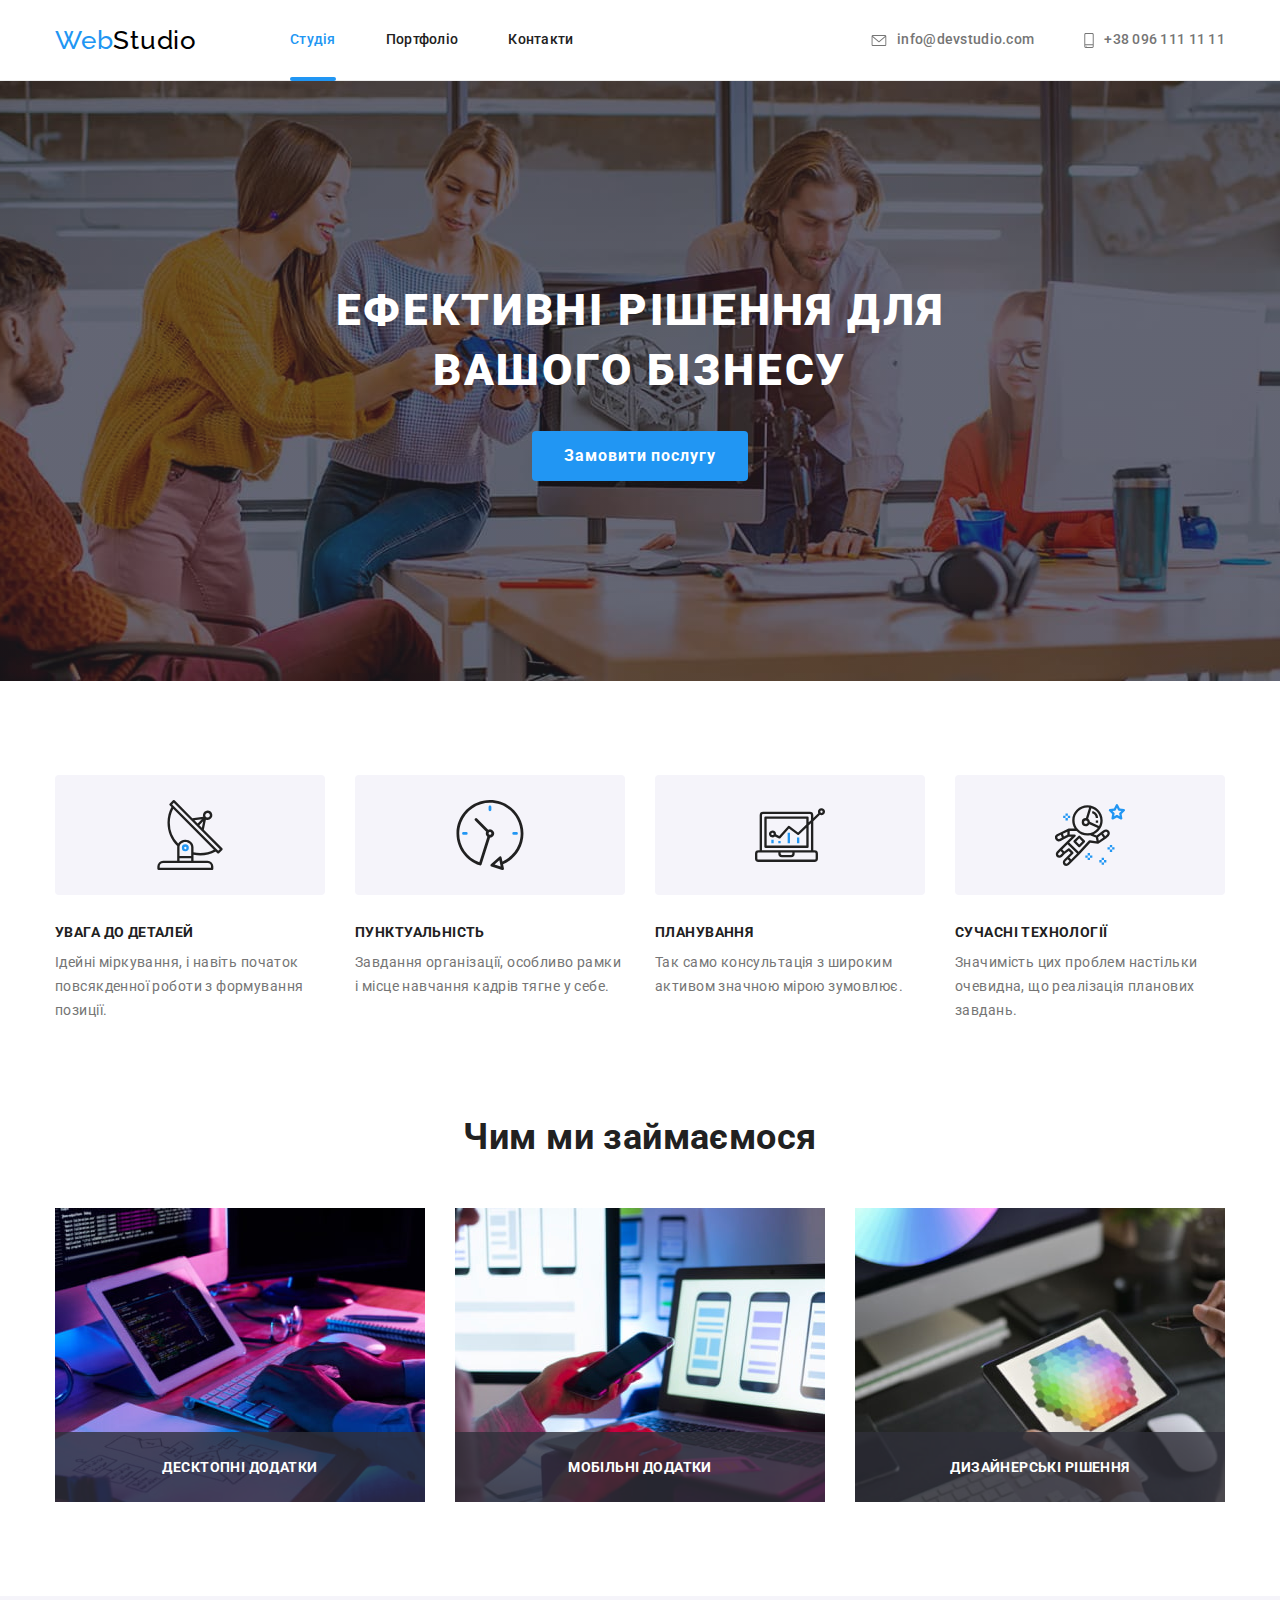
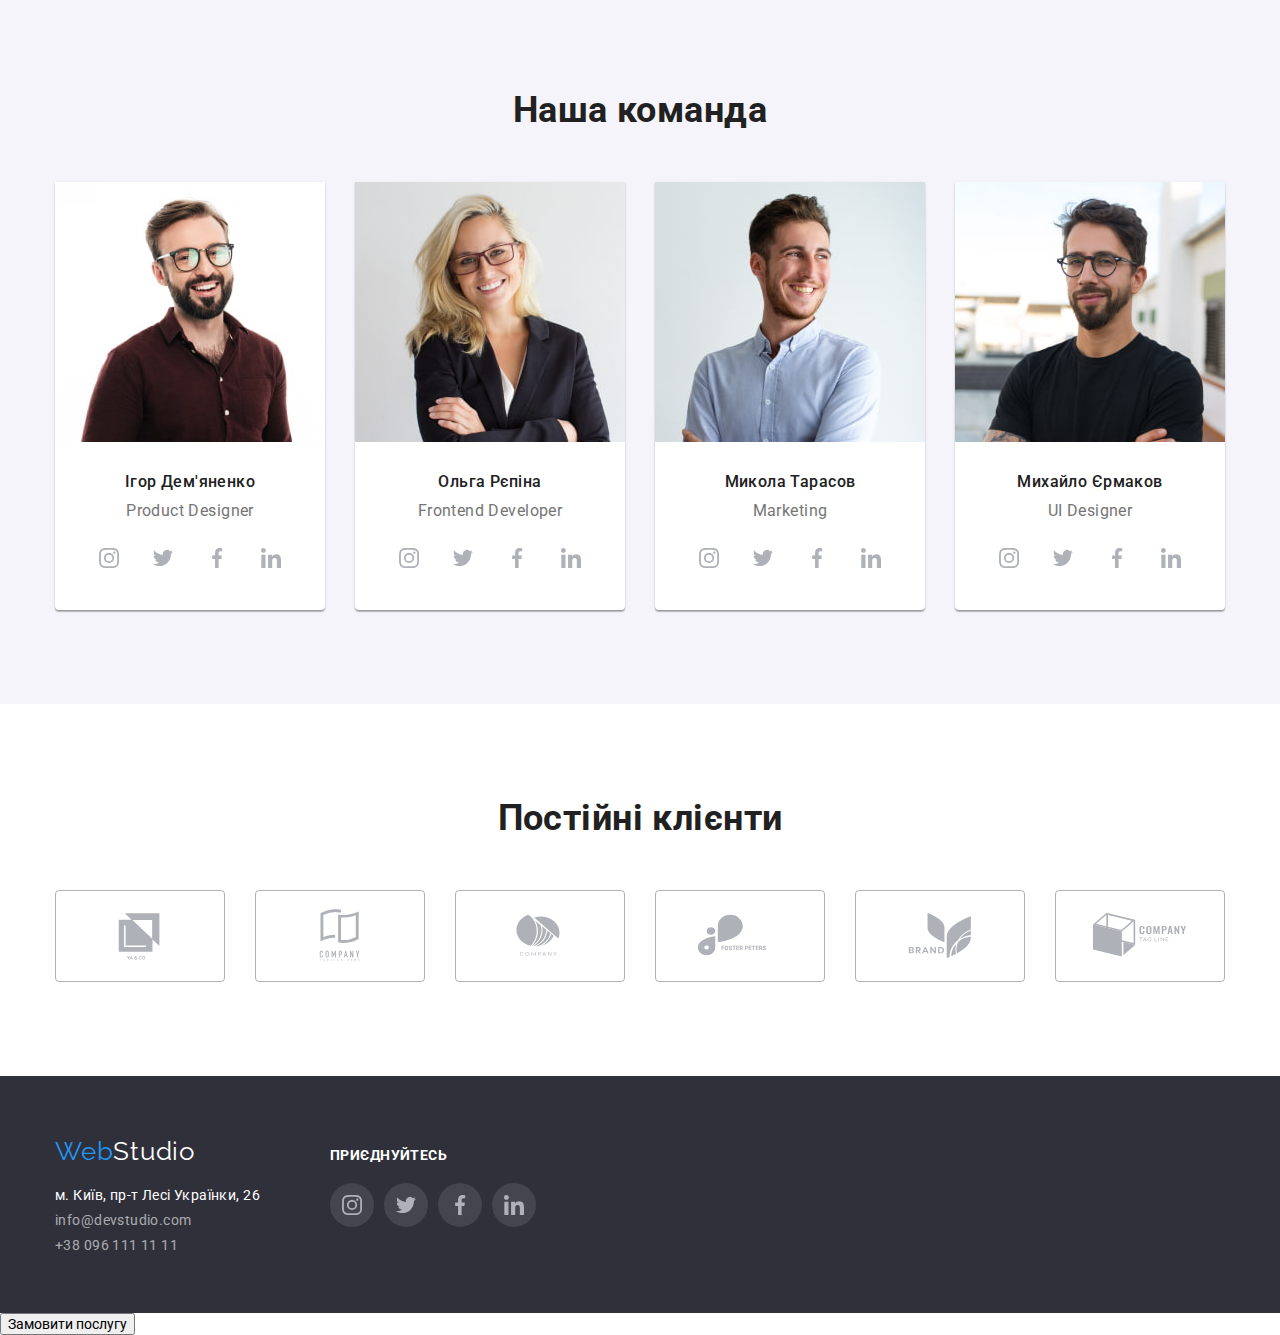
==== index.html @ b23ffc05 "added_HW_5" ====
<!DOCTYPE html>
<html lang="uk">
  <head>
    <meta charset="UTF-8" />
    <meta http-equiv="X-UA-Compatible" content="IE=edge" />
    <meta name="viewport" content="width=device-width, initial-scale=1.0" />
    <title>WebStudio</title>
    <link
      href="https://fonts.googleapis.com/css2?family=Raleway:wght@700&family=Roboto:wght@400;500;700;900&display=swap"
      rel="stylesheet"
    />
    <link
      rel="stylesheet"
      href="https://cdnjs.cloudflare.com/ajax/libs/modern-normalize/1.1.0/modern-normalize.min.css"
    />
    <link rel="stylesheet" href="./css/styles.css" />
  </head>

  <body class="page">
    <header>
      <div class="container divheader">
        <nav class="navfooter">
          <a lang="en" href="./index.html" class="logo header">
            <span class="halflogo">Web</span>Studio</a
          >
          <ul class="ulnavigationone">
            <li class="linavigationone">
              <a href="./index.html" class="link current">Студія</a>
            </li>
            <li class="linavigationone"><a href="./portfolio.html" class="link">Портфоліо</a></li>
            <li class="linavigationone"><a href="" class="link">Контакти</a></li>
          </ul>
        </nav>
        <ul class="ulnavigationtwo">
          <li class="linavigationtwo">
            <a lang="en" href="mailto:info@devstudio.com" class="contacts-header">
              <svg class="icon-contacts" width="16" height="12">
                <use href="./images/icons.svg#icon-envelope"></use>
              </svg>
              info@devstudio.com
            </a>
          </li>
          <li class="linavigationtwo">
            <a href="tel:+380961111111" class="contacts-header">
              <svg class="icon-contacts" width="10" height="16">
                <use href="./images/icons.svg#icon-smartphone"></use>
              </svg>
              +38 096 111 11 11
            </a>
          </li>
        </ul>
      </div>
    </header>
    <main>
      <div class="overlay">
        <section class="main">
          <div class="container divmainsection">
            <h1 class="main-title">ЕФЕКТИВНІ РІШЕННЯ ДЛЯ ВАШОГО БІЗНЕСУ</h1>
            <button type="button" class="button-primary">Замовити послугу</button>
          </div>
        </section>
      </div>

      <section class="section two">
        <div class="container divsectiontwo">
          <h2 class="hidden">Наші переваги</h2>
          <ul class="ulsectiontwo">
            <li class="lisectiontwo">
              <div class="plusesicons">
                <svg class="pluses-icons" width="70" height="70">
                  <use href="./images/icons.svg#icon-antenna-1"></use>
                </svg>
              </div>
              <h3 class="titletwosection">УВАГА ДО ДЕТАЛЕЙ</h3>
              <p class="pluses">
                Ідейні міркування, і навіть початок повсякденної роботи з формування позиції.
              </p>
            </li>
            <li class="lisectiontwo">
              <div class="plusesicons">
                <svg class="pluses-icons" width="70" height="70">
                  <use href="./images/icons.svg#icon-clock-1"></use>
                </svg>
              </div>
              <h3 class="titletwosection">ПУНКТУАЛЬНІСТЬ</h3>
              <p class="pluses">
                Завдання організації, особливо рамки і місце навчання кадрів тягне у себе.
              </p>
            </li>
            <li class="lisectiontwo">
              <div class="plusesicons">
                <svg class="pluses-icons" width="70" height="70">
                  <use href="./images/icons.svg#icon-diagram"></use>
                </svg>
              </div>
              <h3 class="titletwosection">ПЛАНУВАННЯ</h3>
              <p class="pluses">Так само консультація з широким активом значною мірою зумовлює.</p>
            </li>
            <li class="lisectiontwo">
              <div class="plusesicons">
                <svg class="pluses-icons" width="70" height="70">
                  <use href="./images/icons.svg#icon-astronaut-1"></use>
                </svg>
              </div>
              <h3 class="titletwosection">СУЧАСНІ ТЕХНОЛОГІЇ</h3>
              <p class="pluses">
                Значимість цих проблем настільки очевидна, що реалізація планових завдань.
              </p>
            </li>
          </ul>
        </div>
      </section>

      <section class="section">
        <div class="container">
          <h2 class="title-section">Чим ми займаємося</h2>
          <ul class="ulsectionthree">
            <li class="lisectionthree">
              <div class="pluses-overlay">
                <img src="./images/1.jpg" alt="Створення вашого сайту" width="370" height="294" />
                <p class="plusestext-overlay">ДЕСКТОПНІ ДОДАТКИ</p>
              </div>
            </li>
            <li class="lisectionthree">
              <div class="pluses-overlay">
                <img src="./images/2.jpg" alt="Розробка макету" width="370" height="294" />
                <p class="plusestext-overlay">МОБІЛЬНІ ДОДАТКИ</p>
              </div>
            </li>
            <li class="lisectionthree">
              <div class="pluses-overlay">
                <img src="./images/3.jpg" alt="Робота над дизайном" width="370" height="294" />
                <p class="plusestext-overlay">ДИЗАЙНЕРСЬКІ РІШЕННЯ</p>
              </div>
            </li>
          </ul>
        </div>
      </section>

      <section class="section team">
        <div class="container">
          <h2 class="title-section">Наша команда</h2>
          <ul class="team list">
            <li class="team item">
              <img src="./images/4.jpg" alt="Наш продуктовий дизайнер" width="270" height="260" />
              <div class="team-contacts">
                <h3 class="name">Ігор Дем'яненко</h3>
                <p lang="en" class="profession">Product Designer</p>
                <ul class="social">
                  <li class="list-contacts">
                    <a href="" class="social-link">
                      <svg class="social-icon" width="20" height="20">
                        <use href="./images/icons.svg#icon-instagram"></use>
                      </svg>
                    </a>
                  </li>
                  <li class="list-contacts">
                    <a href="" class="social-link">
                      <svg class="social-icon" width="20" height="20">
                        <use href="./images/icons.svg#icon-twitter"></use>
                      </svg>
                    </a>
                  </li>
                  <li class="list-contacts">
                    <a href="" class="social-link">
                      <svg class="social-icon" width="20" height="20">
                        <use href="./images/icons.svg#icon-facebook"></use>
                      </svg>
                    </a>
                  </li>
                  <li class="list-contacts">
                    <a href="" class="social-link">
                      <svg class="social-icon" width="20" height="20">
                        <use href="./images/icons.svg#icon-linkedin"></use>
                      </svg>
                    </a>
                  </li>
                </ul>
              </div>
            </li>
            <li class="team item">
              <img src="./images/5.jpg" alt="Наш фронтенд розробник" width="270" height="260" />
              <div class="team-contacts">
                <h3 class="name">Ольга Рєпіна</h3>
                <p lang="en" class="profession">Frontend Developer</p>
                <ul class="social">
                  <li class="list-contacts">
                    <a href="" class="social-link">
                      <svg class="social-icon" width="20" height="20">
                        <use href="./images/icons.svg#icon-instagram"></use>
                      </svg>
                    </a>
                  </li>
                  <li class="list-contacts">
                    <a href="" class="social-link">
                      <svg class="social-icon" width="20" height="20">
                        <use href="./images/icons.svg#icon-twitter"></use>
                      </svg>
                    </a>
                  </li>
                  <li class="list-contacts">
                    <a href="" class="social-link">
                      <svg class="social-icon" width="20" height="20">
                        <use href="./images/icons.svg#icon-facebook"></use>
                      </svg>
                    </a>
                  </li>
                  <li class="list-contacts">
                    <a href="" class="social-link">
                      <svg class="social-icon" width="20" height="20">
                        <use href="./images/icons.svg#icon-linkedin"></use>
                      </svg>
                    </a>
                  </li>
                </ul>
              </div>
            </li>
            <li class="team item">
              <img src="./images/6.jpg" alt="Наш маркетолог" width="270" height="260" />
              <div class="team-contacts">
                <h3 class="name">Микола Тарасов</h3>
                <p lang="en" class="profession">Marketing</p>
                <ul class="social">
                  <li class="list-contacts">
                    <a href="" class="social-link">
                      <svg class="social-icon" width="20" height="20">
                        <use href="./images/icons.svg#icon-instagram"></use>
                      </svg>
                    </a>
                  </li>
                  <li class="list-contacts">
                    <a href="" class="social-link">
                      <svg class="social-icon" width="20" height="20">
                        <use href="./images/icons.svg#icon-twitter"></use>
                      </svg>
                    </a>
                  </li>
                  <li class="list-contacts">
                    <a href="" class="social-link">
                      <svg class="social-icon" width="20" height="20">
                        <use href="./images/icons.svg#icon-facebook"></use>
                      </svg>
                    </a>
                  </li>
                  <li class="list-contacts">
                    <a href="" class="social-link">
                      <svg class="social-icon" width="20" height="20">
                        <use href="./images/icons.svg#icon-linkedin"></use>
                      </svg>
                    </a>
                  </li>
                </ul>
              </div>
            </li>
            <li class="team item">
              <img src="./images/7.jpg" alt="Наш ЮІ дизайнер" width="270" height="260" />
              <div class="team-contacts">
                <h3 class="name">Михайло Єрмаков</h3>
                <p lang="en" class="profession">UI Designer</p>
                <ul class="social">
                  <li class="list-contacts">
                    <a href="" class="social-link">
                      <svg class="social-icon" width="20" height="20">
                        <use href="./images/icons.svg#icon-instagram"></use>
                      </svg>
                    </a>
                  </li>
                  <li class="list-contacts">
                    <a href="" class="social-link">
                      <svg class="social-icon" width="20" height="20">
                        <use href="./images/icons.svg#icon-twitter"></use>
                      </svg>
                    </a>
                  </li>
                  <li class="list-contacts">
                    <a href="" class="social-link">
                      <svg class="social-icon" width="20" height="20">
                        <use href="./images/icons.svg#icon-facebook"></use>
                      </svg>
                    </a>
                  </li>
                  <li class="list-contacts">
                    <a href="" class="social-link">
                      <svg class="social-icon" width="20" height="20">
                        <use href="./images/icons.svg#icon-linkedin"></use>
                      </svg>
                    </a>
                  </li>
                </ul>
              </div>
            </li>
          </ul>
        </div>
      </section>

      <section class="section clients">
        <div class="container">
          <h2 class="title-section">Постійні клієнти</h2>
          <ul class="page-clients">
            <li class="container-icon">
              <a href="" class="link-clients"
                ><svg width="106" height="60">
                  <use href="./images/icons.svg#icon-company1"></use>
                </svg>
              </a>
            </li>
            <li class="container-icon">
              <a href="" class="link-clients"
                ><svg width="106" height="60">
                  <use href="./images/icons.svg#icon-company2"></use>
                </svg>
              </a>
            </li>
            <li class="container-icon">
              <a href="" class="link-clients"
                ><svg width="106" height="60">
                  <use href="./images/icons.svg#icon-company3"></use>
                </svg>
              </a>
            </li>
            <li class="container-icon">
              <a href="" class="link-clients"
                ><svg width="106" height="60">
                  <use href="./images/icons.svg#icon-company4"></use>
                </svg>
              </a>
            </li>
            <li class="container-icon">
              <a href="" class="link-clients"
                ><svg width="106" height="60">
                  <use href="./images/icons.svg#icon-company5"></use>
                </svg>
              </a>
            </li>
            <li class="container-icon">
              <a href="" class="link-clients"
                ><svg width="106" height="60">
                  <use href="./images/icons.svg#icon-company6"></use>
                </svg>
              </a>
            </li>
          </ul>
        </div>
      </section>
    </main>

    <footer class="page-footer">
      <div class="container divfooter">
        <div>
          <a lang="en" href="./index.html" class="logo footer">
            <span class="halflogo">Web</span>Studio</a
          >
          <address class="address">
            <ul class="ulfooter">
              <li class="lifooter">
                <a
                  class="link addresslink"
                  href="https://www.google.com/maps/place/%D0%B1%D1%83%D0%BB.+%D0%9B%D0%B5%D1%81%D0%B8+%D0%A3%D0%BA%D1%80%D0%B0%D0%B8%D0%BD%D0%BA%D0%B8,+26,+%D0%9A%D0%B8%D0%B5%D0%B2,+02000/@50.4265807,30.5383858,17z/data=!3m1!4b1!4m5!3m4!1s0x40d4cf0e033ecbe9:0x57a4dffefec77da0!8m2!3d50.4265807!4d30.5383858"
                  target="_blank"
                  rel="noopener noreferrer"
                  >м. Київ, пр-т Лесі Українки, 26</a
                >
              </li>
              <li class="lifooter">
                <a lang="en" href="mailto:info@devstudio.com" class="contacts-footer">
                  info@devstudio.com</a
                >
              </li>
              <li class="lifooter">
                <a href="tel:+380961111111" class="contacts-footer">+38 096 111 11 11</a>
              </li>
            </ul>
          </address>
        </div>
        <div class="social-footer">
          <b class="makeit">ПРИЄДНУЙТЕСЬ</b>
          <ul class="footer-links">
            <li class="social-list">
              <a href="" class="social-link">
                <svg width="20" height="20">
                  <use href="./images/icons.svg#icon-instagram"></use>
                </svg>
              </a>
            </li>
            <li class="social-list">
              <a href="" class="social-link">
                <svg width="20" height="20">
                  <use href="./images/icons.svg#icon-twitter"></use>
                </svg>
              </a>
            </li>
            <li class="social-list">
              <a href="" class="social-link">
                <svg width="20" height="20">
                  <use href="./images/icons.svg#icon-facebook"></use>
                </svg>
              </a>
            </li>
            <li class="social-list">
              <a href="" class="social-link">
                <svg width="20" height="20">
                  <use href="./images/icons.svg#icon-linkedin"></use>
                </svg>
              </a>
            </li>
          </ul>
        </div>
      </div>
    </footer>
    <button data-modal-open>Замовити послугу</button>
    <div class="backdrop is-hidden" data-modal>
      <div class="modal">
        <p></p>
        <button type="button" class="close-modal" data-modal-close>
          <svg class="close-button" width="20" height="20">
            <use href="./images/icons.svg#icon-close-black-18dp-2-1"></use>
          </svg>
        </button>
      </div>
    </div>
    <script src="./js/modal.js"></script>
  </body>
</html>
---- css/styles.css ----
/*  ГЛАВНОЕ */

:root {
    --primary-text-color: #212121;
    --interactive-color: #2196F3;
    --secondary-text-color: #757575;
    --background-text-color: #FFFFFF;
    --logo-color-header: #000000;
    --footer-backgroud-color: #2F303A;
    --background-section-color: #F5F4FA;
    --border-color: #EEEEEE;
    --color-icons: #AFB1B8;
}

body {
    background-color: #FFFFFF;
    color: var(--primary-text-color);
    font-family: Roboto, sans-serif;
    font-size: 14px;
    letter-spacing: 0.03em;
}

.container {
    margin-right: auto;
    margin-left: auto;
    width: 1200px;
    padding-left: 15px;
    padding-right: 15px;
    }

.section {
    padding-top: 94px;
    padding-bottom: 94px;
}

h1, h2, h3, h4, h5, h6 {
    margin-top: 0;
    margin-bottom: 0;
    }

p {
    margin-top: 0;
    margin-bottom: 0;
    }

ul {
    margin: 0;
    padding: 0;
    list-style: none;
}

/* ЛОГОТИП */

.halflogo {
    color: var(--interactive-color);
}

.logo {
    color: var(--logo-color-header);
    font-family: Raleway, sans-serif;
    font-size: 26px;
    line-height: 1.19;
    text-decoration: none;
    letter-spacing: 0.03em;
}

.footer {
    color: var(--background-text-color);
}

.link {
    text-decoration: none;
}

/* ХЕДЕР */

header {
    border-bottom: 1px solid #ECECEC;
   /* position: fixed;
    height: 79.93px;
    opacity: 1;
    z-index: 9;
    background-color: #FFFFFF;*/
}

.divheader {
    display: flex;
    color: var(--secondary-text-color);
    letter-spacing: 0.02em;
    font-weight: 500;
    line-height: 1.14;
    align-items: center;
}

.navfooter {
    display: flex;
    align-items: center;
}

.ulnavigationone {
    display: flex;
    margin-left: 93px;
    gap: 50px;

    transition-property: color;
    transition-duration: 250ms;
    transition-timing-function: cubic-bezier(0.4, 0, 0.2, 1);
}

.ulnavigationone a {
    padding-top: 32px;
    padding-bottom: 32px;
    display: block;
    color: var(--primary-text-color);
}

.ulnavigationtwo {
    display: flex;
    list-style: none;
    margin-left: auto;
}

.linavigationtwo:last-child {
    margin-left: 50px;
}

.ulnavigationone .link:hover,
.ulnavigationone .link:focus {
    color: var(--interactive-color);
}

/* ГЛАВНАЯ СЕКЦИЯ */

.main {
    padding-top: 200px;
    padding-bottom: 200px;
    text-align: center;
}

.overlay {
    height: 600px;
    max-width: 1600px;
    margin-left: auto;
    margin-right: auto;
    background-image: linear-gradient(to right, rgba(47, 48, 58, 0.4), rgba(47, 48, 58, 0.4)),
    url(../images/main-background.jpg);
    background-size: cover;
    background-position: center;
    background-color: #c4c4c4;
}

.main-title {
    color: var(--background-text-color);
    letter-spacing: 0.06em;
    font-size: 44px;
    line-height: 1.36;
    font-weight: 900;
    width: 696px;
    margin-left: auto;
    margin-right: auto;
}

/* Секция 2 */

.ulsectiontwo {
    display: flex;
    padding: initial;
}

.lisectiontwo {
    width: 270px;
    margin-right: 30px;
    list-style: none;
    background-color: var(--background-text-color);
    text-align: left;
}

.lisectiontwo:last-child {
    margin-right: 0;
}

.lisectiontwo:first-child {
    margin-left: 0;
}

.two {
    padding-bottom: 0;
}

.titletwosection {
    color: var(--primary-text-color);
    font-weight: 700;
    line-height: 1.14;
    margin-bottom: 10px;
    font-size: 14px;
}

.section .pluses {
    color: var(--secondary-text-color);
    line-height: 1.71;
}

/* Секция 3 */

.ulsectionthree {
    display: flex;
    padding: initial;
    list-style: none;
}

.lisectionthree {
    margin-right: 30px;
    background-color: var(--border-color)
}

.lisectionthree:last-child {
    margin-right: 0;
}

.three {
    padding-bottom: 0;
}

.title-section {
    text-align: center;
    font-size: 36px;
    line-height: 1.16;
    font-weight: 700;
    margin-bottom: 50px;
    color: var(--primary-text-color);
}

/* Секция 4 */

.team {
    background-color: #F5F4FA;
}

.list {
    display: flex;
}

.item {
    margin-right: 30px;
    background-color: var(--background-text-color);
    box-shadow: 0px 1px 3px rgba(0, 0, 0, 0.12), 0px 1px 1px rgba(0, 0, 0, 0.14), 0px 2px 1px rgba(0, 0, 0, 0.2);
    border-radius: 0px 0px 4px 4px;
    text-align: center;
}

.item:last-child {
    margin-right: 0;
}

.name {
    color: var(--primary-text-color);
    font-weight: 500;
    font-size: 16px;
    line-height: 1.19;
}

.profession {
    color: var(--secondary-text-color);
    font-size: 16px;
    line-height: 1.19;
    margin-top: 10px;
}

.team-contacts {
    padding-top: 30px;
    padding-bottom: 30px;
}

.list-contacts {
    width: 44px;
}

/* СЕКЦИЯ 5 (Кнопки) */

.ulbuttonfive {
    display: flex;
    list-style: none;
    padding-left: 0;
    margin-bottom: 50px;
    gap: 8px;
}


.libuttonfive:last-child {
    margin-right: 298px;
}

.libuttonfive:first-child {
    margin-left: 297px;
}

/* Секция 5 (Портфолио) */

.portfolio {
    background-color: var(--background-text-color)
}

.ulfive {                    /* !!! ИДЕАЛ НАЧАЛО !!! */
    display: flex;          /* В случае изменения ширины макета меняем ширину в divfive и container, узнаем кол-во и размер отступов (формула) + плюс кол-во елементов в строке */
    flex-wrap: wrap;
    list-style: none;
    padding-left: 0;
}

.lifive {
    width: calc((100% - 2 * 30px) / 3);
    background-color: var(--background-text-color);
    margin-right: 30px;
    margin-bottom: 30px;
}

.lifive:nth-child(3n) {
    margin-right: 0;
}

.lifive:nth-last-child(-n + 3) {                    /* !!! ИДЕАЛ КОНЕЦ !!! */                                    
    margin-bottom: 0;
}

.section .project {
    color: var(--primary-text-color);
    font-size: 18px;
    line-height: 2.0;
    letter-spacing: 0.06em;
    
}

.section .kind {
    color: var(--secondary-text-color);
    font-size: 16px;
    line-height: 1.88;
    margin-top: 4px;
}

.border {
    padding-top: 20px;
    padding-bottom: 20px;
    padding-left: 24px;
    padding-right: 24px;
    border-left: 1px solid var(--border-color);
    border-right: 1px solid var(--border-color);
    border-bottom: 1px solid var(--border-color);
}

.link-portfolio {
    display: block;
    text-decoration: none;

    transition-property: box-shadow;
    transition-duration: 250ms;
    transition-timing-function: cubic-bezier(0.4, 0, 0.2, 1);
}

.link-portfolio:hover {
    box-shadow: 0px 1px 1px rgba(0, 0, 0, 0.12), 0px 4px 4px rgba(0, 0, 0, 0.06), 1px 4px 6px rgba(0, 0, 0, 0.16);
}

/* ФУТЕР */

.page-footer {
    padding-top: 60px;
    padding-bottom: 60px;
    background-color: var(--footer-backgroud-color);
}

.ulfooter {
    display: block;
    flex-wrap: wrap;
    padding: initial;
}

.lifooter {
    margin-bottom: 9px;
    list-style: none;
}

.lifooter:last-child{
    margin-bottom: 0;
}

.addresslink {
    color:#FFFFFF;
}

.address {
    font-style: normal;
    margin-top: 20px;
}

.link.addresslink {
transition-property: color;
transition-duration: 250ms;
transition-timing-function: cubic-bezier(0.4, 0, 0.2, 1);
}

.link.addresslink:hover,
.link.addresslink:focus {
    color: var(--interactive-color);
}

/* КОНТАКТЫ */

.contacts-header {
    display: flex;
    color: var(--secondary-text-color);
    letter-spacing: 0.02em;
    text-decoration: none;
    fill: currentColor;
    align-items: center;  

    transition-property: color, fill;
    transition-duration: 250ms;
    transition-timing-function: cubic-bezier(0.4, 0, 0.2, 1);
}

.contacts-header:hover,
.contacts-header:focus {  
    fill: var(--interactive-color);
    color: var(--interactive-color);
}

.contacts-footer {
    color: rgba(255, 255, 255, 0.6);
    text-decoration: none;
    font-weight: normal;
    display: block;

    transition-property: color;
    transition-duration: 250ms;
    transition-timing-function: cubic-bezier(0.4, 0, 0.2, 1);
}

.contacts-footer:hover,
.contacts-footer:focus {
    color: var(--interactive-color);
}

/* КНОПКИ */

.button-primary {
    color: var(--background-text-color);
    background-color: var(--interactive-color);
    letter-spacing: 0.06em;
    font-weight: 700;
    font-size: 16px;
    line-height: 1.88;
    cursor: pointer;
    border-radius: 4px;
    padding: 10px 32px;
    min-width: 130px;
    border: 0 solid transparent;
    margin-top: 30px;

    transition-property: box-shadow, background-color;
    transition-duration: 250ms;
    transition-timing-function: cubic-bezier(0.4, 0, 0.2, 1);
    
}

.button-primary:hover,
.button-secondary:focus {
    box-shadow: 0px 4px 4px rgba(0, 0, 0, 0.15);
    background-color: var(--interactive-color);
}

.button-secondary {
    font-family: inherit;
    color: var(--primary-text-color);
    background-color: var(--background-section-color);
    font-weight: 500;
    font-size: 16px;
    line-height: 1.63;
    cursor: pointer;
    border-radius: 4px;
    padding: 6px 22px;
    border: 0 solid transparent;

    transition-property: box-shadow, color, background-color;
    transition-duration: 250ms;
    transition-timing-function: cubic-bezier(0.4, 0, 0.2, 1);
}

.button-secondary:hover,
.button-secondary:focus {
    background-color: var(--interactive-color);
    color: var(--background-text-color);
    box-shadow: 0px 3px 1px rgba(0, 0, 0, 0.1), 0px 1px 2px rgba(0, 0, 0, 0.08), 0px 2px 2px rgba(0, 0, 0, 0.12);
}

/* СПРЯТАННЫЙ ЕЛЕМЕНТ */ 

.hidden {
    position: absolute;
    white-space: nowrap;
    width: 0;
    height: 0;
    overflow: hidden;
}

img {
    display: block;
    max-width: 100%;
    height: auto;
}

/* ИКОНКИ НАШИ ПЛЮСЫ */

.plusesicons {
    background-color: var(--background-section-color);
    border-radius: 4px;
    margin-bottom: 30px;
    height: 120px;
    display: flex;
    align-items: center;
    justify-content: center;
}

/* СЕКЦИЯ ПОСТОЯННЫХ КЛИЕНТОВ */

.page-clients {
    display: flex;
    gap: 30px; 
}

.link-clients {
    display: block;
    border: 1px solid var(--color-icons);
    border-radius: 4px;
    cursor: pointer;
    width: 170px;
    height: 92px;
    fill: var(--color-icons);
    display: flex;
    align-items: center;
    justify-content: center;

    transition-property: fill, border-color;
    transition-duration: 250ms;
    transition-timing-function: cubic-bezier(0.4, 0, 0.2, 1);
}

.link-clients:hover,
.link-clients:focus {
    fill: var(--interactive-color);
    border-color: var(--interactive-color);
}

/* ИКОНКИ СОЦ СЕТЕЙ */

.social {
    display: flex;
    justify-content:center;
    gap: 10px;
    padding-top: 16px;
}

.social-link {
    fill: var(--color-icons);
    height: 44px;
    width: 100%;
    display: flex;
    justify-content: center;
    align-items: center;
    background-color: #2196F3;
    background: rgba(255, 255, 255, 0.1);
    border-radius: 50%;

    transition-property: fill, border-radius, background-color;
    transition-duration: 250ms;
    transition-timing-function: cubic-bezier(0.4, 0, 0.2, 1);
}

.social-link:hover,
.social-link:focus {
    fill: var(--background-text-color);
    background-color: var(--interactive-color);
    border-radius: 50%;
}

/* Иконки контактов */ 


.icon-contacts {
    margin-right: 10px;
    padding-top: 1px;    
}


/* Иконки футер */

.makeit {
    font-weight: 700;
    font-size: 14px;
    line-height: 1.14px;
    letter-spacing: 0.03em;
    color: var(--background-text-color); 
}

.divfooter {
    display: flex;
    align-items: baseline;
}

.social-list {
    width: 44px;
}

.footer-links {
    display: flex;
    gap: 10px;
    margin-top: 20px;
}

.social-footer {
    margin-left: 70px;
}


/* УРОК ПОЗИЦИОНИРОВАНИЕ */

/* ОВЕРЛЕЙ ПОРТФОЛИО */

.portfolio-overlay {
    position: relative;
    overflow: hidden;
}

.overlay-hide {
    position: absolute;
    display: flex;
    width: 100%;
    height: 100%;
    opacity: 1;
    transition: opacity 250ms cubic-bezier(0.4, 0, 0.2, 1);
    background: rgba(33, 150, 243, 0.9);
}


.portfolio-overlay:hover .overlay-hide,
.portfolio-overlay:focus .overlay-hide {
    top: 100%;
    transform: translate(0%, -100%);
    transition: transform 250ms cubic-bezier(0.4, 0, 0.2, 1);
}

.text-overlay {
    color: #FFFFFF;
    font-size: 18px;
    line-height: 1.56;
    letter-spacing: 0.03em;
    display: flex;
    align-items: center;
    padding-left: 24px;
    padding-right: 24px;
}

/* МОДАЛЬНОЕ ОКНО */

.backdrop {
    position: fixed;
    top: 0;
    bottom: 0;
    width: 100%;
    height: 100%;
    background-color: rgba(0, 0, 0, 0.2);

    opacity: 1;
    transition: opacity 250ms cubic-bezier(0.4, 0, 0.2, 1);
    transition: background-color 250ms cubic-bezier(0.4, 0, 0.2, 1);
}

.backdrop.is-hidden {
    opacity: 0;
    pointer-events: none;
    visibility: hidden;

}

.modal {
    position: absolute;
    top: 45%;
    left: 50%;
    transform: translate(-50%, -50%) scale(1);    /*!!!!!*/

    background: var(--background-text-color);
    box-shadow: 0px 1px 3px rgba(0, 0, 0, 0.12), 0px 1px 1px rgba(0, 0, 0, 0.14), 0px 2px 1px rgba(0, 0, 0, 0.2);
    border-radius: 4px;

    width: 528px;
    height: 581px;
    
    background-color: var(--background-text-color);

    transition: transform 250ms cubic-bezier(0.4, 0, 0.2, 1);
}

.close-modal {
    background-color: #FFFFFF;
    border: none; 
}

.close-button {
    background: #FFFFFF;
    border: 1px solid rgba(0, 0, 0, 0.1);
    border-radius: 50%;
    margin-left: 490px;
    margin-top: 8px; 
}

.backdrop.is-hidden .modal {
    transform: translate(-50%, -50%) scale(0.9);  /*!!!!!!*/
}

/* ЧИМ МИ ЗАЙМАЄМОСЯ ОВЕРЛЕЙ */


.pluses-overlay {
    position: relative;
}

.plusestext-overlay {
    position: absolute;
    
    font-style: normal;
    font-weight: 700;
    line-height: 1.14;
    letter-spacing: 0.03em;
    color: var(--background-text-color);

    padding-bottom: 27px;
    bottom: 0px;
    transition: 250ms opacity cubic-bezier(0.4, 0, 0.2, 1);
    opacity: 1;
    width: 100%;
    height: 100%;
    display: flex;
    align-items:flex-end;
    justify-content: center;
}

.pluses-overlay::before {
    content: '';
    position: absolute;
    
    width: 370px;
    height: 70px;
    background: rgba(47, 48, 58, 0.8);
    opacity: 1;
    bottom: 0;
    transition: 250ms opacity cubic-bezier(0.4, 0, 0.2, 1);
}


/* НИЖНЕЕ ПОДЧЕРКИВАНИЕ */

.link.current {
    position: relative;
    color: var(--interactive-color);
}
.link.current::after {
    content: '';
    position: absolute;
    background-color: var(--interactive-color);
    border-radius: 2px;
    width: 100%;
    height: 4px;
    bottom: -1px;
    left: 0;
}
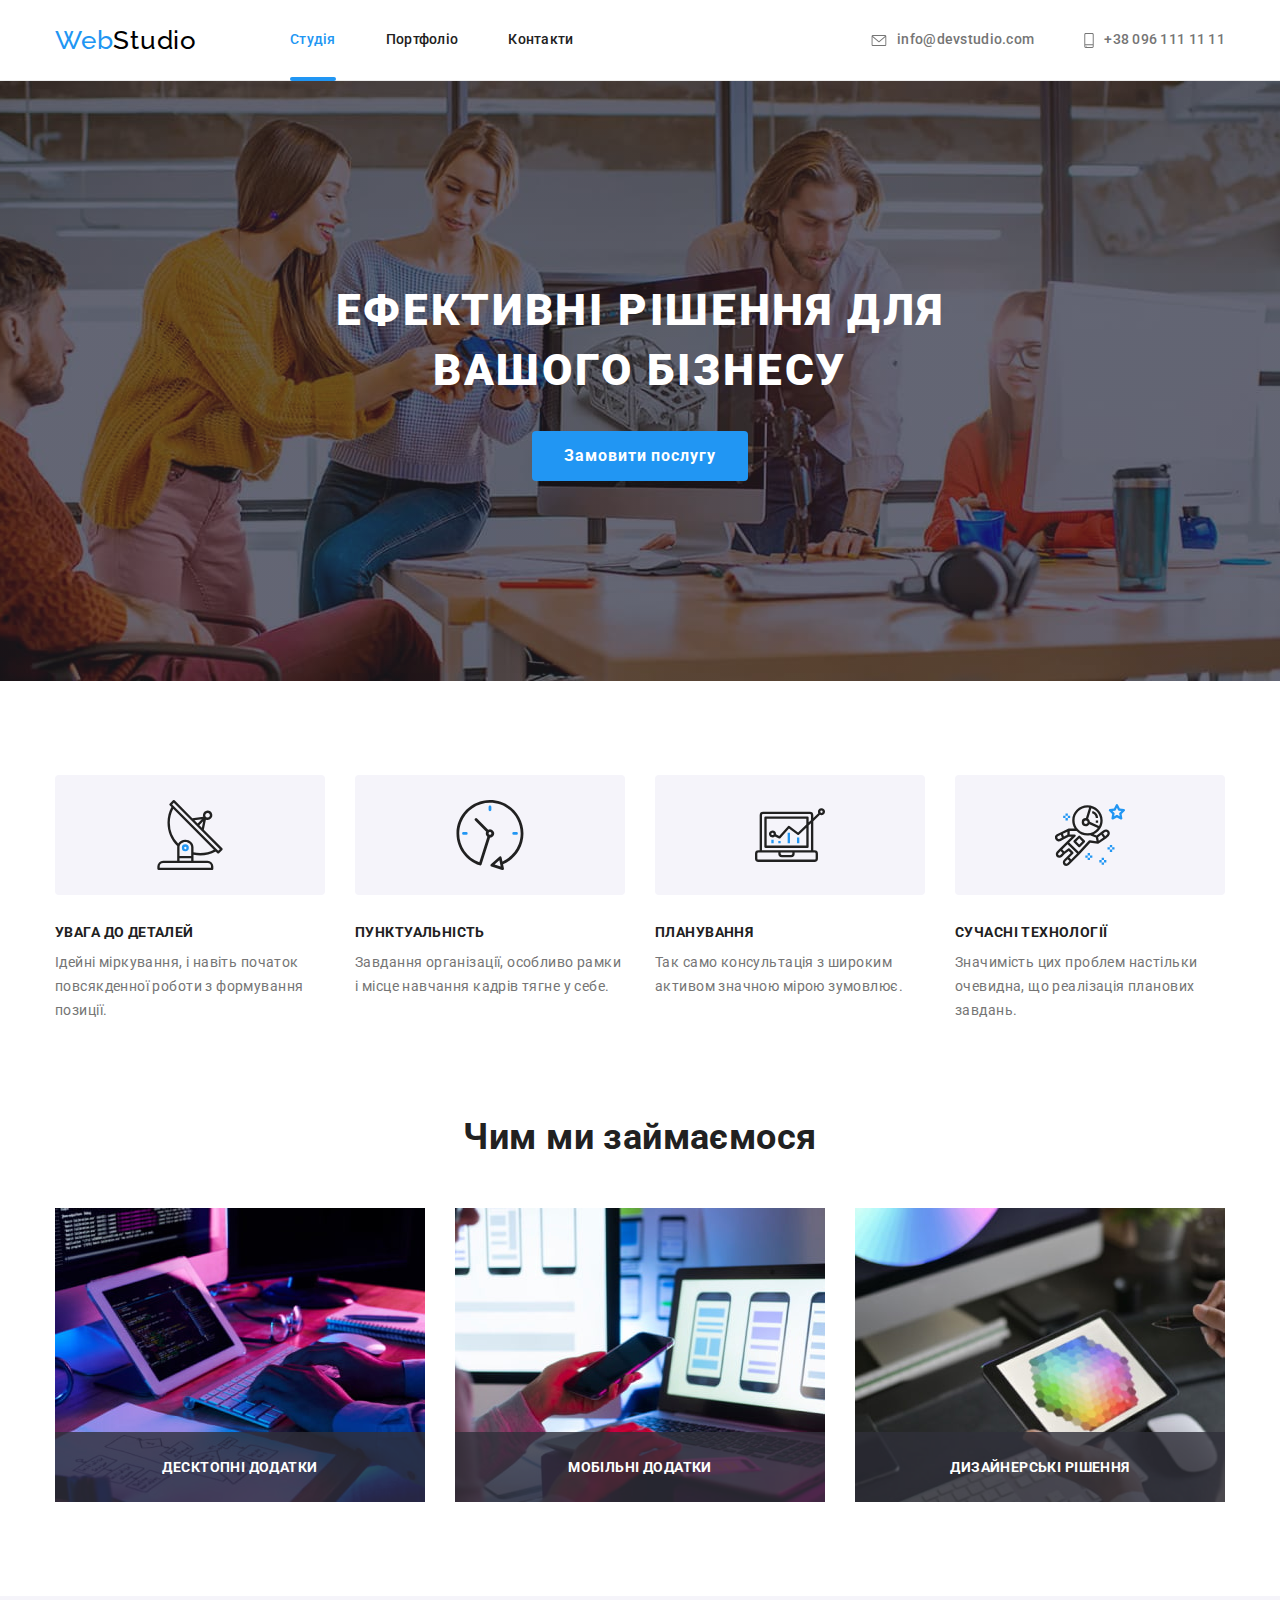
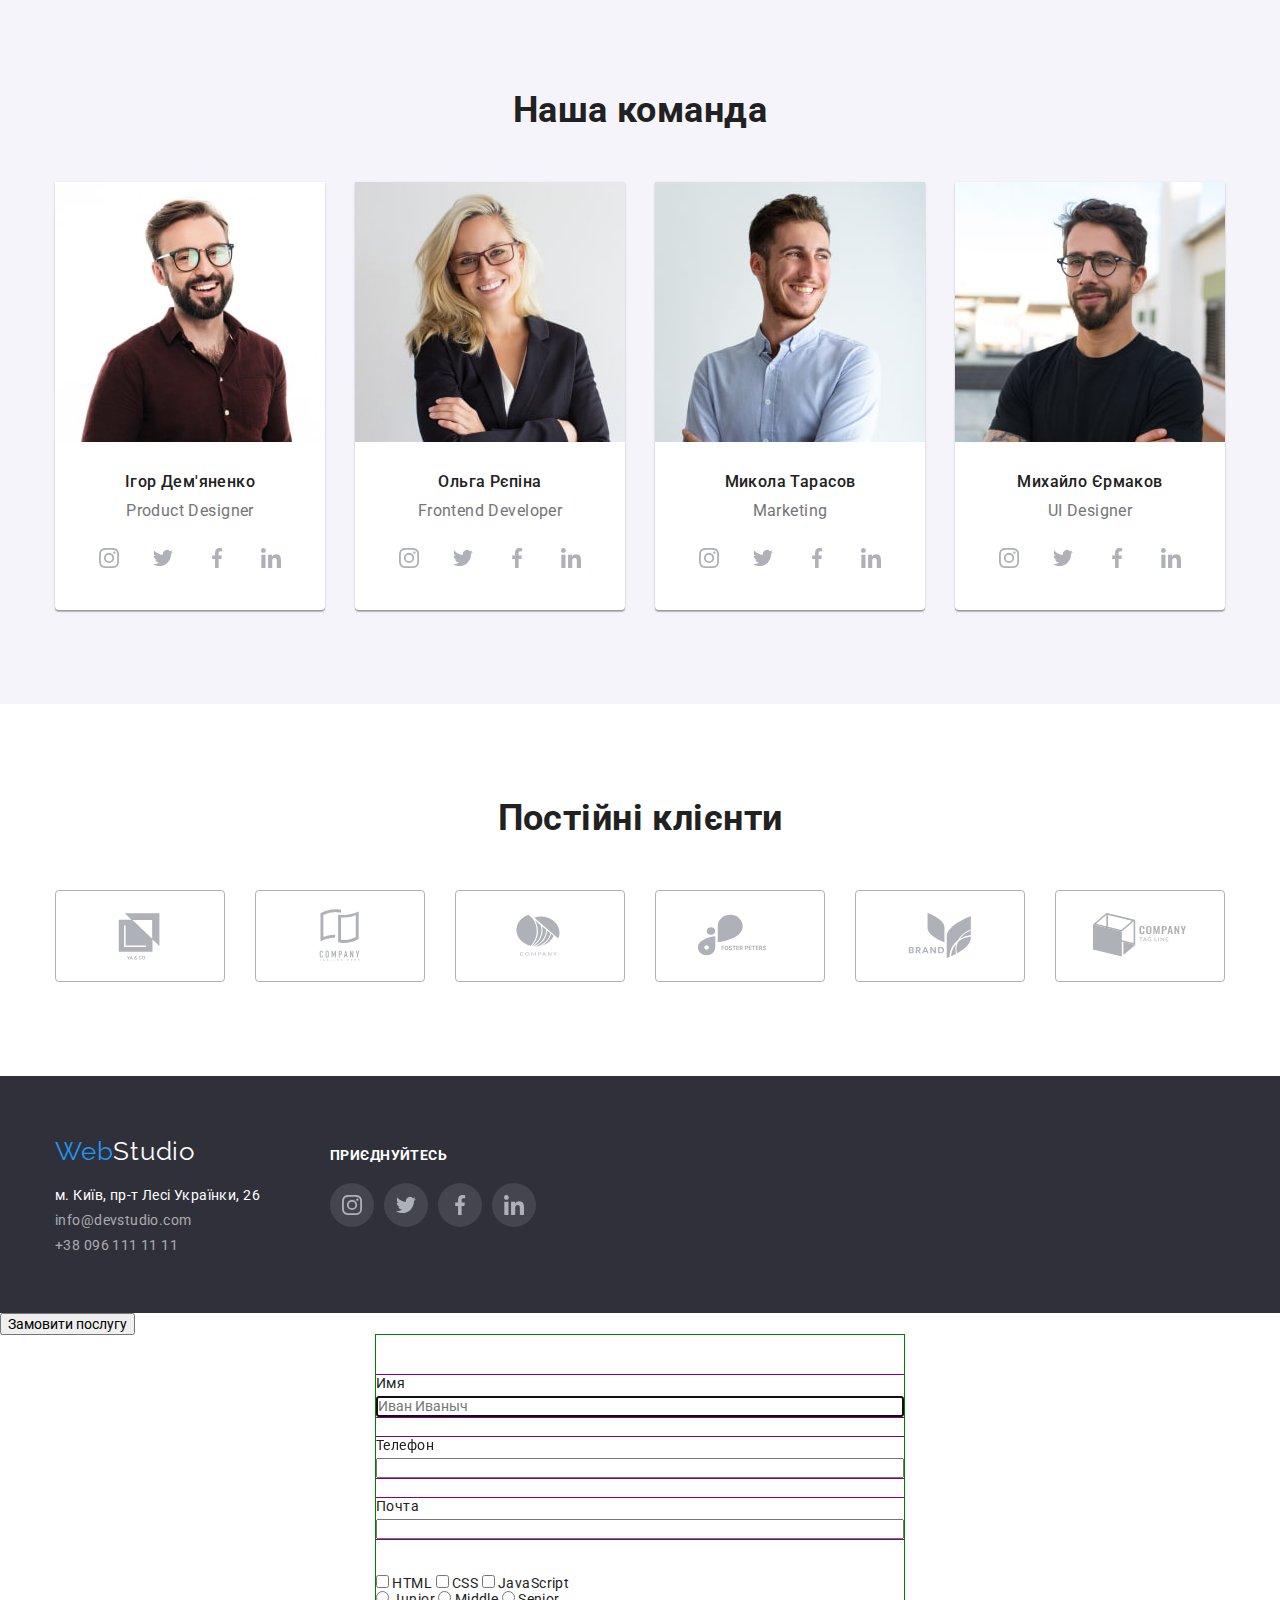
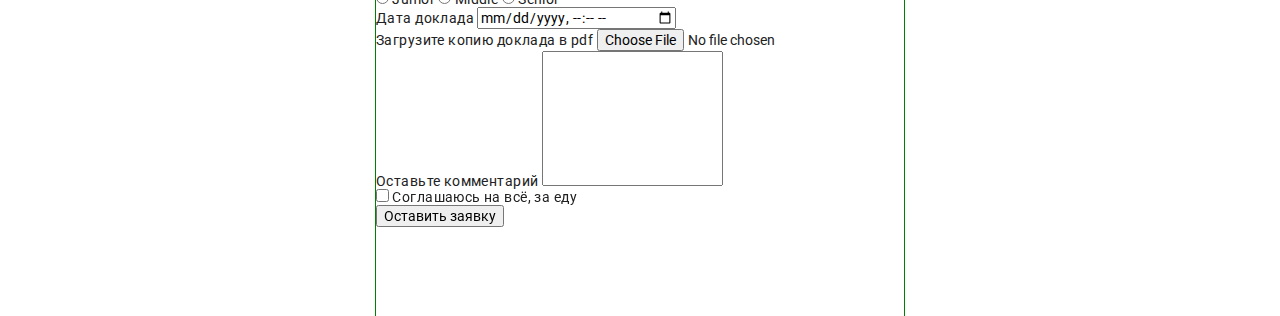
==== commit 4ffa55d3: "1" ====
--- a/index.html
+++ b/index.html
@@ -419,5 +419,61 @@
       </div>
     </div>
     <script src="./js/modal.js"></script>
+
+    <form class="form js-speaker-form">
+      <div class="form-field">
+        <label for="name">Имя</label>
+        <input type="text" name="name" id="name" placeholder="Иван Иваныч" autofocus />
+      </div>
+      <div class="form-field">
+        <label for="tel">Телефон</label>
+        <input type="tel" name="tel" id="tel" />
+      </div>
+      <div class="form-field">
+        <label for="mail">Почта</label>
+        <input type="email" name="mail" id="mail" />
+      </div>
+
+      <br />
+      <div role="group">
+        <input type="checkbox" name="topic" value="html" id="html" />
+        <label for="html">HTML</label>
+        <input type="checkbox" name="topic" value="css" id="css" />
+        <label for="css">CSS</label>
+        <input type="checkbox" name="topic" value="js" id="js" />
+        <label for="js">JavaScript</label>
+      </div>
+
+      <div role="group">
+        <input type="radio" name="experience" value="junior" id="junior" />
+        <label for="junior">Junior</label>
+        <input type="radio" name="experience" value="middle" id="middle" />
+        <label for="middle">Middle</label>
+        <input type="radio" name="experience" value="senior" id="senior" />
+        <label for="senior">Senior</label>
+      </div>
+
+      <label for="date">Дата доклада</label>
+      <input type="datetime-local" name="date" id="date" />
+
+      <br />
+
+      <label for="pdf">Загрузите копию доклада в pdf</label>
+      <input type="file" name="pdf" id="pdf" />
+
+      <br />
+
+      <label for="comment">Оставьте комментарий</label>
+      <textarea name="comment" id="comment" rows="8"></textarea>
+
+      <br />
+
+      <input type="checkbox" name="policy" id="policy" />
+      <label for="policy">Соглашаюсь на всё, за еду</label>
+
+      <br />
+
+      <button type="submit">Оставить заявку</button>
+    </form>
   </body>
 </html>
--- a/css/styles.css
+++ b/css/styles.css
@@ -773,20 +773,48 @@
     left: 0;
 }
 
-
-
-
-
-
-
-
-
-
-
-
-
-
-
-
-
-
+/* ФОРМЫ */
+
+textarea {
+    resize: none;
+}
+
+.form {
+    width: 528px;
+    height: 581px;
+    outline: 1px solid green;
+    margin-left: auto;
+    margin-right: auto;
+    padding-top: 40px;
+}
+
+.form-field {
+    outline: 1px solid purple;
+    margin-bottom: 20px;
+    display: flex;
+    flex-direction: column;
+}
+
+.form-field label {
+    margin-bottom: 5px;
+}
+
+.form-field input {
+    margin: 0;
+    padding: 0;
+}
+
+
+
+
+
+
+
+
+
+
+
+
+
+
+
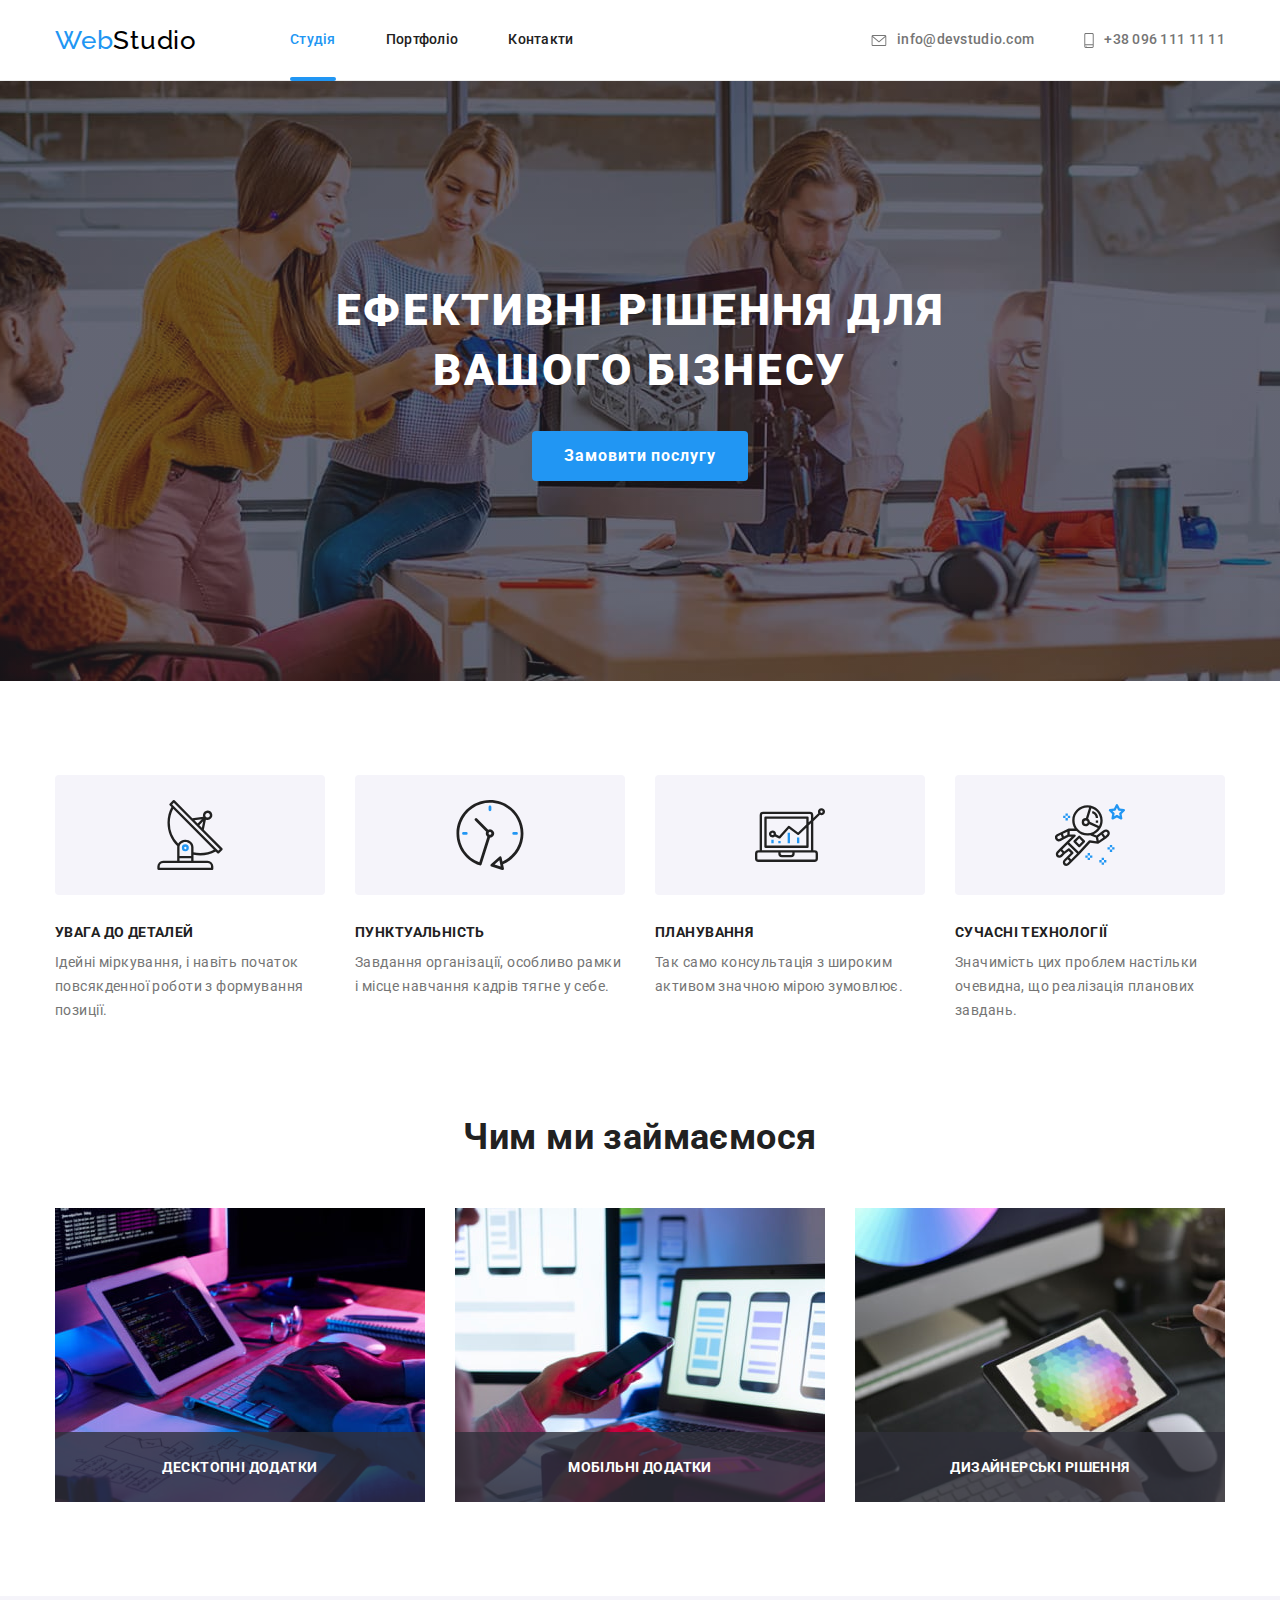
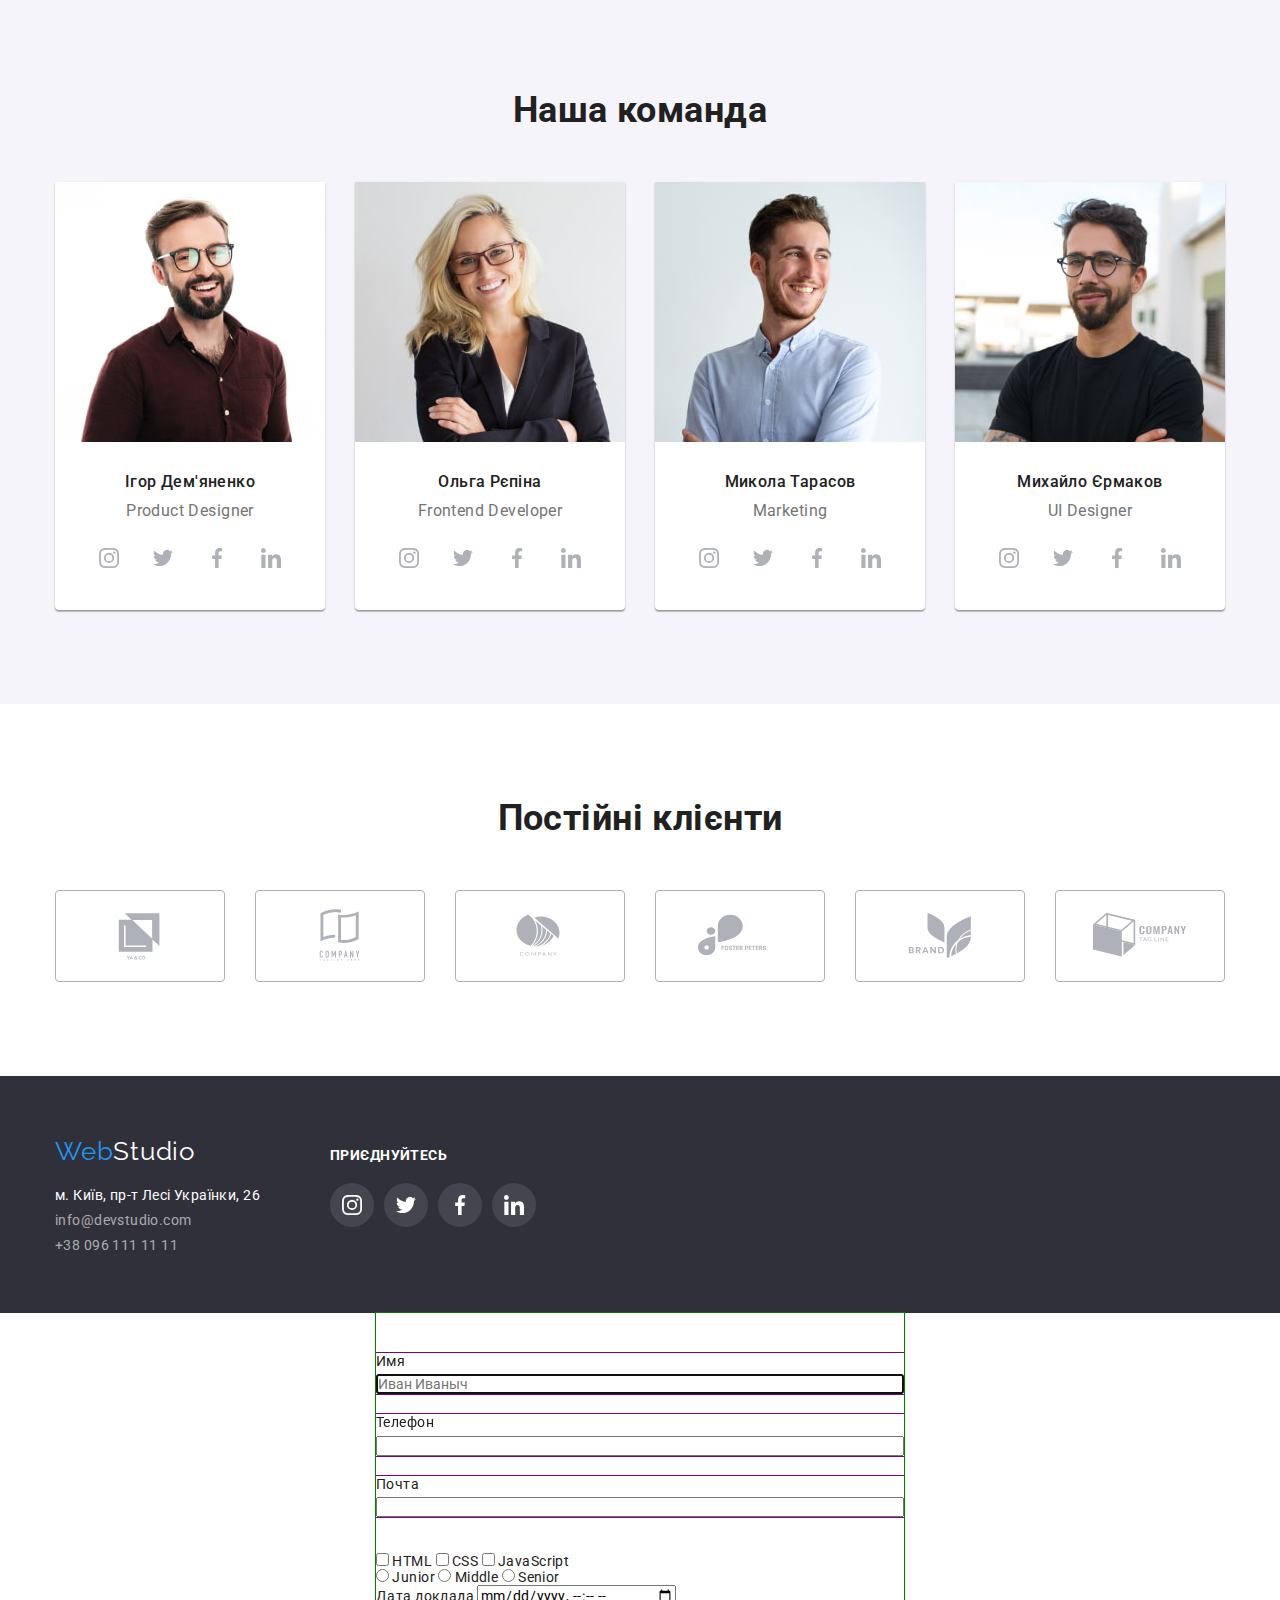
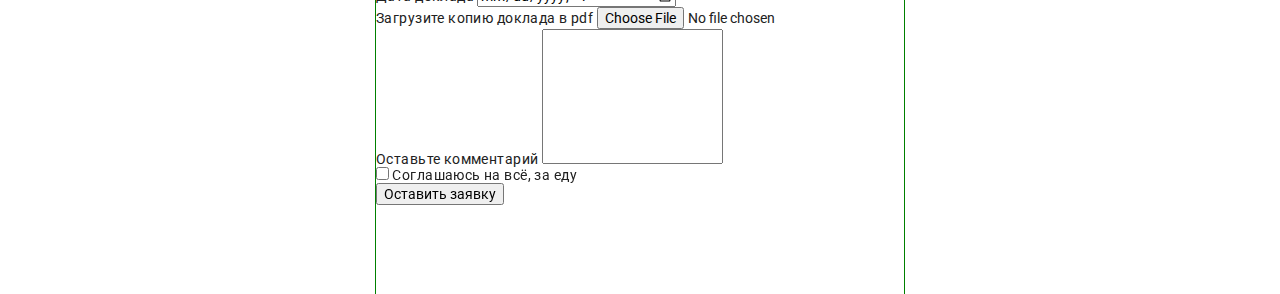
==== commit 9e5007a5: "ready" ====
--- a/index.html
+++ b/index.html
@@ -56,7 +56,7 @@
         <section class="main">
           <div class="container divmainsection">
             <h1 class="main-title">ЕФЕКТИВНІ РІШЕННЯ ДЛЯ ВАШОГО БІЗНЕСУ</h1>
-            <button type="button" class="button-primary">Замовити послугу</button>
+            <button data-modal-open type="button" class="button-primary">Замовити послугу</button>
           </div>
         </section>
       </div>
@@ -407,7 +407,6 @@
         </div>
       </div>
     </footer>
-    <button data-modal-open>Замовити послугу</button>
     <div class="backdrop is-hidden" data-modal>
       <div class="modal">
         <p></p>
--- a/css/styles.css
+++ b/css/styles.css
@@ -620,6 +620,9 @@
     margin-left: 70px;
 }
 
+.social-list a {
+    fill: var(--background-text-color);
+}
 
 /* УРОК ПОЗИЦИОНИРОВАНИЕ */
 
@@ -641,8 +644,8 @@
 }
 
 
-.portfolio-overlay:hover .overlay-hide,
-.portfolio-overlay:focus .overlay-hide {
+.lifive:hover .overlay-hide,
+.lifive:focus .overlay-hide {
     top: 100%;
     transform: translate(0%, -100%);
     transition: transform 250ms cubic-bezier(0.4, 0, 0.2, 1);
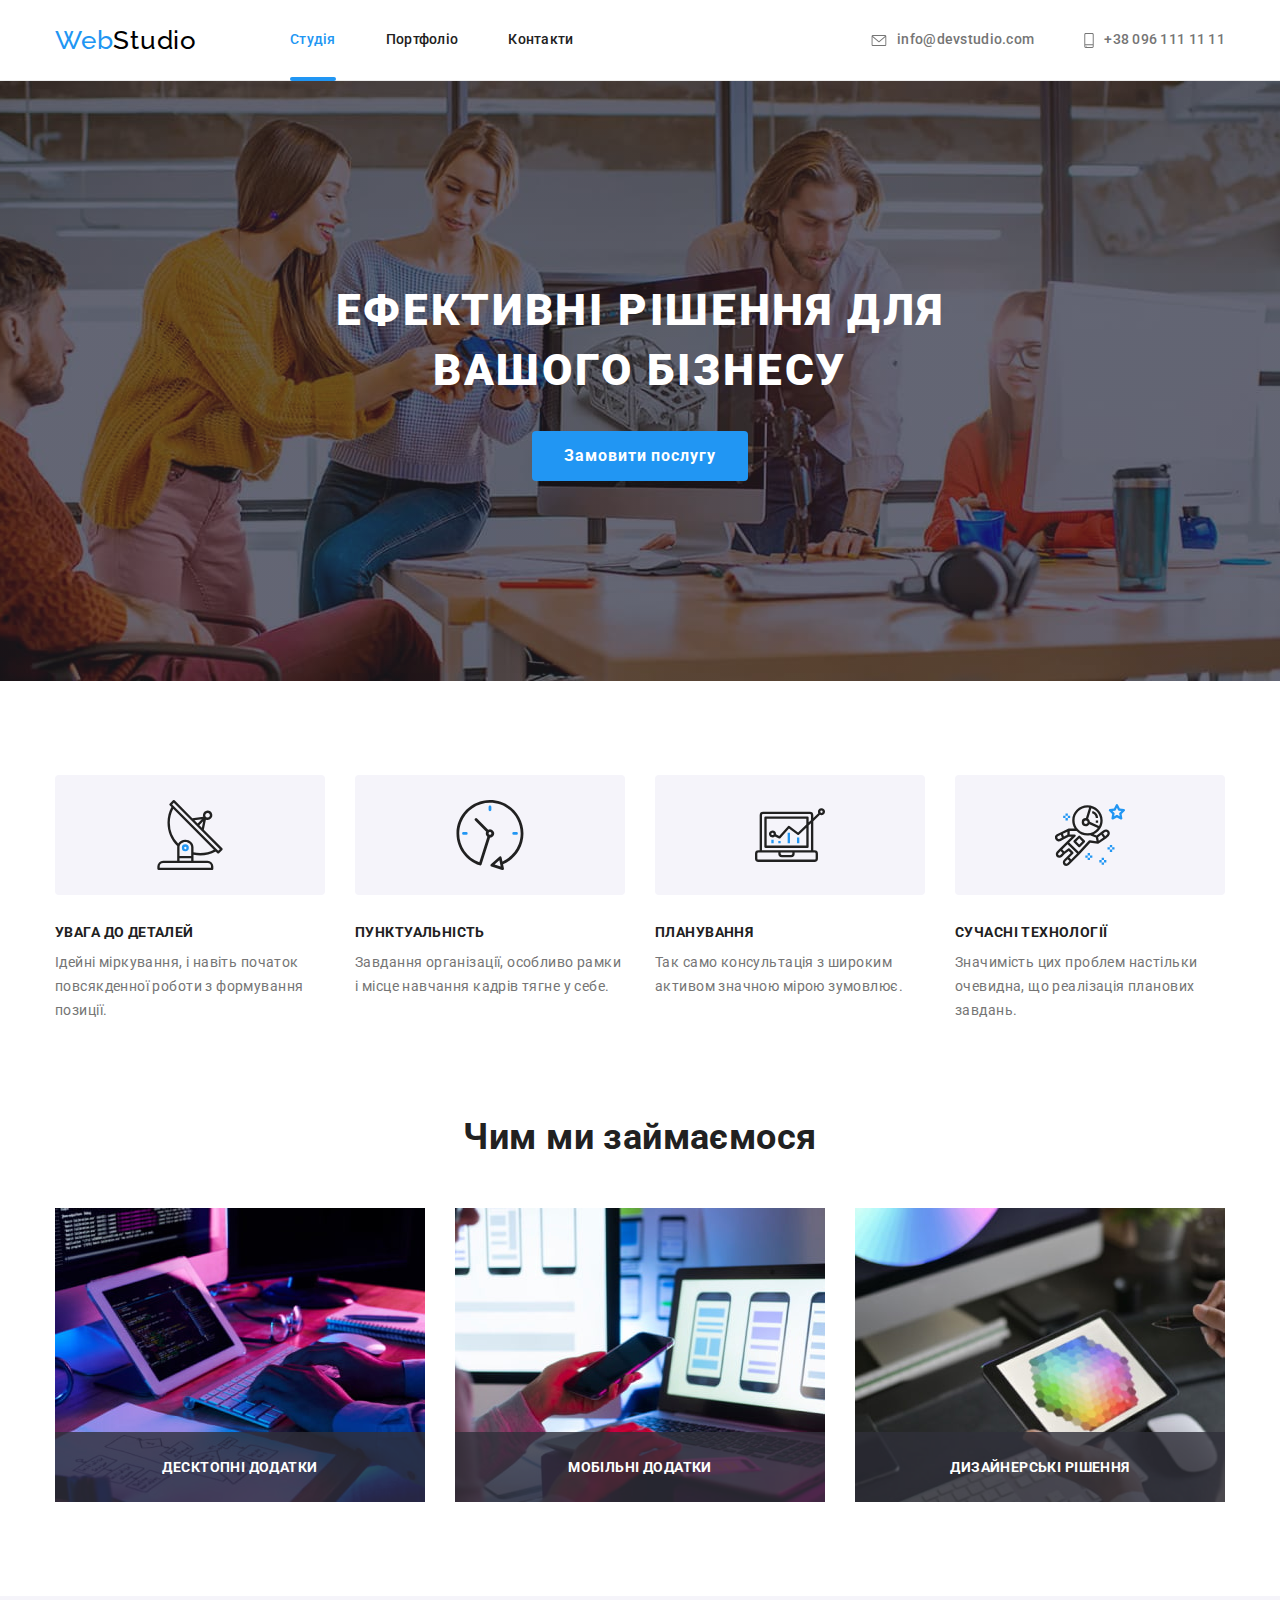
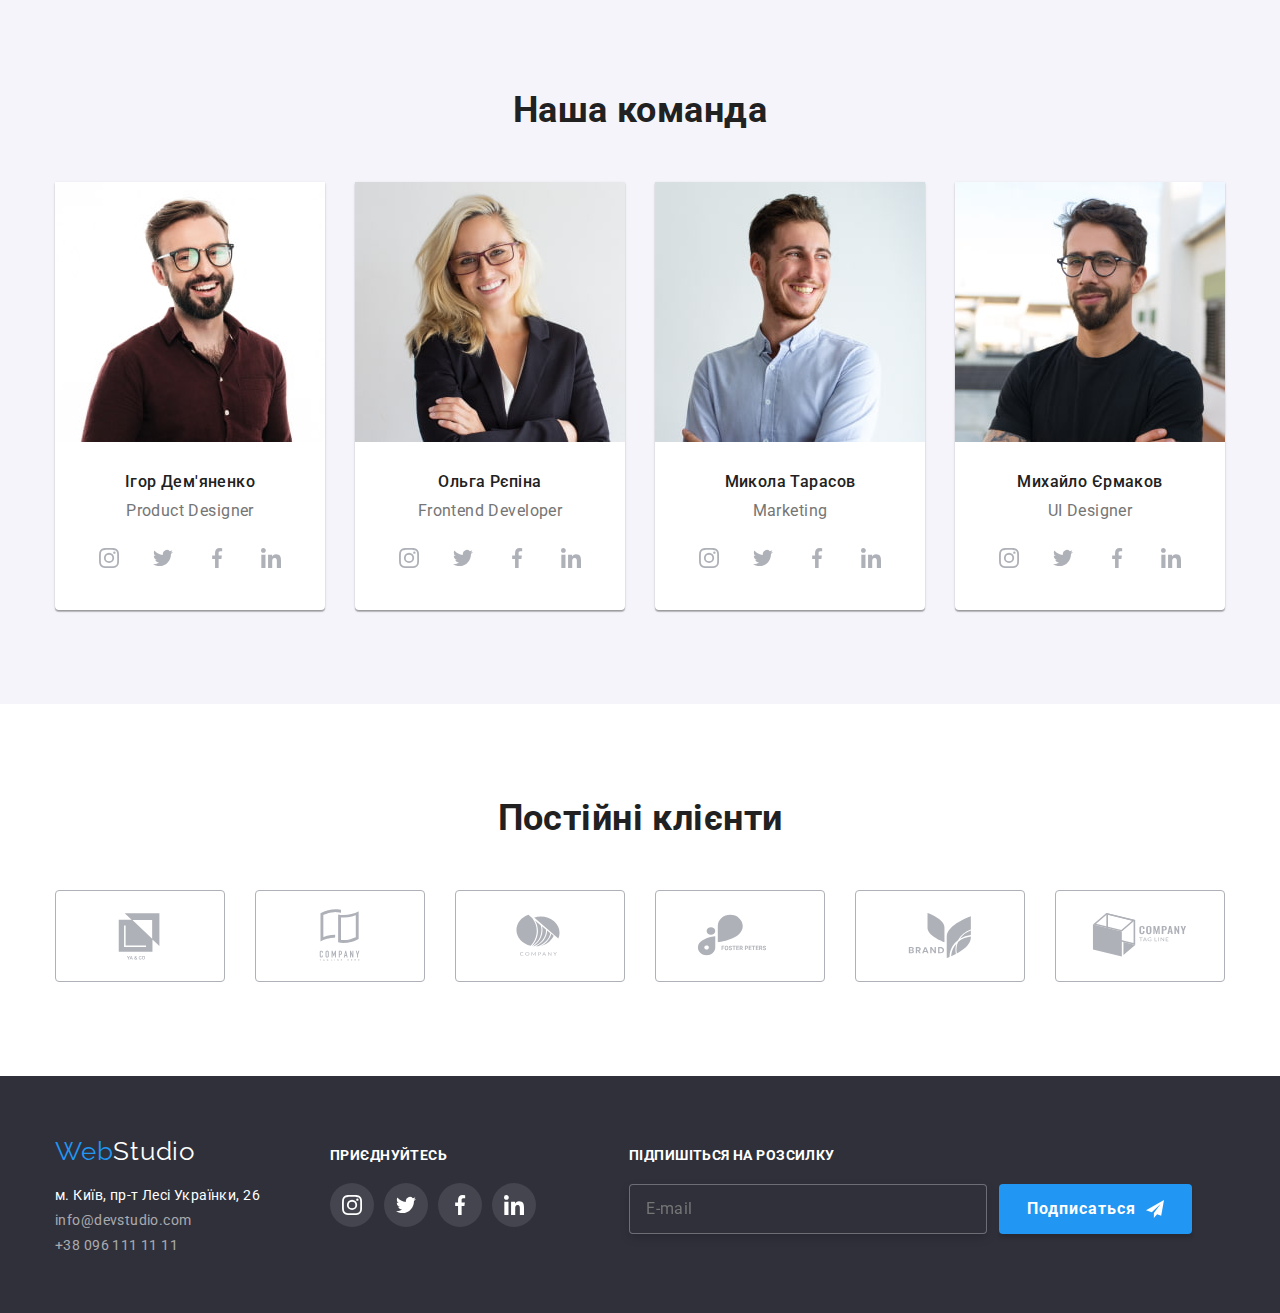
==== commit 161921c4: "1" ====
--- a/index.html
+++ b/index.html
@@ -405,74 +405,82 @@
             </li>
           </ul>
         </div>
+        <div class="form-footer">
+          <form class="form">
+            <b class="form-title">ПІДПИШІТЬСЯ НА РОЗСИЛКУ</b>
+            <div class="form-elements">
+              <label for="mail"></label>
+              <input type="email" name="mail" id="mail" placeholder="E-mail" />
+              <button class="button-subscribe" type="button">
+                Подписаться
+                <svg class="subscribe-icon" width="18" height="18">
+                  <use href="/images/icons.svg#icon-icon-send"></use>
+                </svg>
+              </button>
+            </div>
+          </form>
+        </div>
       </div>
     </footer>
     <div class="backdrop is-hidden" data-modal>
       <div class="modal">
-        <p></p>
-        <button type="button" class="close-modal" data-modal-close>
-          <svg class="close-button" width="20" height="20">
-            <use href="./images/icons.svg#icon-close-black-18dp-2-1"></use>
-          </svg>
-        </button>
+        <form class="form js-speaker-form">
+          <button type="button" class="close-modal" data-modal-close>
+            <svg class="close-button" width="20" height="20">
+              <use href="./images/icons.svg#icon-close-black-18dp-2-1"></use>
+            </svg>
+          </button>
+          <b class="modal-title">Залиште свої дані, ми вам передзвонимо</b>
+          <div class="form-field">
+            <label class="form-text" for="name">Ім'я</label>
+            <input class="field-form" type="text" name="name" id="name" />
+            <svg class="icon-form" width="18" height="18">
+              <use href="./images/icons.svg#icon-person-black"></use>
+            </svg>
+          </div>
+
+          <div class="form-field">
+            <label class="form-text" for="tel">Телефон</label>
+            <input class="field-form" type="tel" name="tel" id="tel" />
+            <svg class="icon-form" width="18" height="18">
+              <use href="./images/icons.svg#icon-phone-black"></use>
+            </svg>
+          </div>
+
+          <div class="form-field">
+            <label class="form-text" for="mail">Пошта</label>
+            <input class="field-form" type="email" name="mail" id="mail" />
+            <svg class="icon-form" width="18" height="18">
+              <use href="./images/icons.svg#icon-email-black"></use>
+            </svg>
+          </div>
+
+          <div class="form-field">
+            <label class="form-text" for="comment">Коментар</label>
+            <textarea
+              class=""
+              name="comment"
+              id="comment"
+              rows="8"
+              placeholder="Введіть текст"
+            ></textarea>
+          </div>
+
+          <div class="form-field agree">
+            <input class="uno" type="checkbox" name="policy" id="policy" />
+            <label class="contract-text" for="policy"
+              >Погоджуюся з розсилкою та приймаю&nbsp<a class="link-contract" href=""
+                >Умови договору</a
+              >
+            </label>
+          </div>
+
+          <div class="button-sub">
+            <button class="button-submit" type="submit">Відправити</button>
+          </div>
+        </form>
       </div>
     </div>
     <script src="./js/modal.js"></script>
-
-    <form class="form js-speaker-form">
-      <div class="form-field">
-        <label for="name">Имя</label>
-        <input type="text" name="name" id="name" placeholder="Иван Иваныч" autofocus />
-      </div>
-      <div class="form-field">
-        <label for="tel">Телефон</label>
-        <input type="tel" name="tel" id="tel" />
-      </div>
-      <div class="form-field">
-        <label for="mail">Почта</label>
-        <input type="email" name="mail" id="mail" />
-      </div>
-
-      <br />
-      <div role="group">
-        <input type="checkbox" name="topic" value="html" id="html" />
-        <label for="html">HTML</label>
-        <input type="checkbox" name="topic" value="css" id="css" />
-        <label for="css">CSS</label>
-        <input type="checkbox" name="topic" value="js" id="js" />
-        <label for="js">JavaScript</label>
-      </div>
-
-      <div role="group">
-        <input type="radio" name="experience" value="junior" id="junior" />
-        <label for="junior">Junior</label>
-        <input type="radio" name="experience" value="middle" id="middle" />
-        <label for="middle">Middle</label>
-        <input type="radio" name="experience" value="senior" id="senior" />
-        <label for="senior">Senior</label>
-      </div>
-
-      <label for="date">Дата доклада</label>
-      <input type="datetime-local" name="date" id="date" />
-
-      <br />
-
-      <label for="pdf">Загрузите копию доклада в pdf</label>
-      <input type="file" name="pdf" id="pdf" />
-
-      <br />
-
-      <label for="comment">Оставьте комментарий</label>
-      <textarea name="comment" id="comment" rows="8"></textarea>
-
-      <br />
-
-      <input type="checkbox" name="policy" id="policy" />
-      <label for="policy">Соглашаюсь на всё, за еду</label>
-
-      <br />
-
-      <button type="submit">Оставить заявку</button>
-    </form>
   </body>
 </html>
--- a/css/styles.css
+++ b/css/styles.css
@@ -1,82 +1,87 @@
 /*  ГЛАВНОЕ */
 
 :root {
-    --primary-text-color: #212121;
-    --interactive-color: #2196F3;
-    --secondary-text-color: #757575;
-    --background-text-color: #FFFFFF;
-    --logo-color-header: #000000;
-    --footer-backgroud-color: #2F303A;
-    --background-section-color: #F5F4FA;
-    --border-color: #EEEEEE;
-    --color-icons: #AFB1B8;
+  --primary-text-color: #212121;
+  --interactive-color: #2196f3;
+  --secondary-text-color: #757575;
+  --background-text-color: #ffffff;
+  --logo-color-header: #000000;
+  --footer-backgroud-color: #2f303a;
+  --background-section-color: #f5f4fa;
+  --border-color: #eeeeee;
+  --color-icons: #afb1b8;
 }
 
 body {
-    background-color: #FFFFFF;
-    color: var(--primary-text-color);
-    font-family: Roboto, sans-serif;
-    font-size: 14px;
-    letter-spacing: 0.03em;
+  background-color: #ffffff;
+  color: var(--primary-text-color);
+  font-family: Roboto, sans-serif;
+  font-size: 14px;
+  letter-spacing: 0.03em;
 }
 
 .container {
-    margin-right: auto;
-    margin-left: auto;
-    width: 1200px;
-    padding-left: 15px;
-    padding-right: 15px;
-    }
+  margin-right: auto;
+  margin-left: auto;
+  width: 1200px;
+  padding-left: 15px;
+  padding-right: 15px;
+}
 
 .section {
-    padding-top: 94px;
-    padding-bottom: 94px;
-}
-
-h1, h2, h3, h4, h5, h6 {
-    margin-top: 0;
-    margin-bottom: 0;
-    }
+  padding-top: 94px;
+  padding-bottom: 94px;
+}
+
+h1,
+h2,
+h3,
+h4,
+h5,
+h6 {
+  margin-top: 0;
+  margin-bottom: 0;
+}
 
 p {
-    margin-top: 0;
-    margin-bottom: 0;
-    }
+  margin-top: 0;
+  margin-bottom: 0;
+}
 
 ul {
-    margin: 0;
-    padding: 0;
-    list-style: none;
+  margin: 0;
+  padding: 0;
+  list-style: none;
 }
 
 /* ЛОГОТИП */
 
 .halflogo {
-    color: var(--interactive-color);
+  color: var(--interactive-color);
 }
 
 .logo {
-    color: var(--logo-color-header);
-    font-family: Raleway, sans-serif;
-    font-size: 26px;
-    line-height: 1.19;
-    text-decoration: none;
-    letter-spacing: 0.03em;
+  color: var(--logo-color-header);
+  font-family: Raleway, sans-serif;
+  font-size: 26px;
+  line-height: 1.19;
+  text-decoration: none;
+  letter-spacing: 0.03em;
 }
 
 .footer {
-    color: var(--background-text-color);
+  color: var(--background-text-color);
 }
 
 .link {
-    text-decoration: none;
+  text-decoration: none;
 }
 
 /* ХЕДЕР */
 
 header {
-    border-bottom: 1px solid #ECECEC;
-   /* position: fixed;
+  border-bottom: 1px solid #ececec;
+  /* position: fixed;
     height: 79.93px;
     opacity: 1;
     z-index: 9;
@@ -84,544 +89,544 @@
 }
 
 .divheader {
-    display: flex;
-    color: var(--secondary-text-color);
-    letter-spacing: 0.02em;
-    font-weight: 500;
-    line-height: 1.14;
-    align-items: center;
+  display: flex;
+  color: var(--secondary-text-color);
+  letter-spacing: 0.02em;
+  font-weight: 500;
+  line-height: 1.14;
+  align-items: center;
 }
 
 .navfooter {
-    display: flex;
-    align-items: center;
+  display: flex;
+  align-items: center;
 }
 
 .ulnavigationone {
-    display: flex;
-    margin-left: 93px;
-    gap: 50px;
-
-    transition-property: color;
-    transition-duration: 250ms;
-    transition-timing-function: cubic-bezier(0.4, 0, 0.2, 1);
+  display: flex;
+  margin-left: 93px;
+  gap: 50px;
+
+  transition-property: color;
+  transition-duration: 250ms;
+  transition-timing-function: cubic-bezier(0.4, 0, 0.2, 1);
 }
 
 .ulnavigationone a {
-    padding-top: 32px;
-    padding-bottom: 32px;
-    display: block;
-    color: var(--primary-text-color);
+  padding-top: 32px;
+  padding-bottom: 32px;
+  display: block;
+  color: var(--primary-text-color);
 }
 
 .ulnavigationtwo {
-    display: flex;
-    list-style: none;
-    margin-left: auto;
+  display: flex;
+  list-style: none;
+  margin-left: auto;
 }
 
 .linavigationtwo:last-child {
-    margin-left: 50px;
+  margin-left: 50px;
 }
 
 .ulnavigationone .link:hover,
 .ulnavigationone .link:focus {
-    color: var(--interactive-color);
+  color: var(--interactive-color);
 }
 
 /* ГЛАВНАЯ СЕКЦИЯ */
 
 .main {
-    padding-top: 200px;
-    padding-bottom: 200px;
-    text-align: center;
+  padding-top: 200px;
+  padding-bottom: 200px;
+  text-align: center;
 }
 
 .overlay {
-    height: 600px;
-    max-width: 1600px;
-    margin-left: auto;
-    margin-right: auto;
-    background-image: linear-gradient(to right, rgba(47, 48, 58, 0.4), rgba(47, 48, 58, 0.4)),
+  height: 600px;
+  max-width: 1600px;
+  margin-left: auto;
+  margin-right: auto;
+  background-image: linear-gradient(to right, rgba(47, 48, 58, 0.4), rgba(47, 48, 58, 0.4)),
     url(../images/main-background.jpg);
-    background-size: cover;
-    background-position: center;
-    background-color: #c4c4c4;
+  background-size: cover;
+  background-position: center;
+  background-color: #c4c4c4;
 }
 
 .main-title {
-    color: var(--background-text-color);
-    letter-spacing: 0.06em;
-    font-size: 44px;
-    line-height: 1.36;
-    font-weight: 900;
-    width: 696px;
-    margin-left: auto;
-    margin-right: auto;
+  color: var(--background-text-color);
+  letter-spacing: 0.06em;
+  font-size: 44px;
+  line-height: 1.36;
+  font-weight: 900;
+  width: 696px;
+  margin-left: auto;
+  margin-right: auto;
 }
 
 /* Секция 2 */
 
 .ulsectiontwo {
-    display: flex;
-    padding: initial;
+  display: flex;
+  padding: initial;
 }
 
 .lisectiontwo {
-    width: 270px;
-    margin-right: 30px;
-    list-style: none;
-    background-color: var(--background-text-color);
-    text-align: left;
+  width: 270px;
+  margin-right: 30px;
+  list-style: none;
+  background-color: var(--background-text-color);
+  text-align: left;
 }
 
 .lisectiontwo:last-child {
-    margin-right: 0;
+  margin-right: 0;
 }
 
 .lisectiontwo:first-child {
-    margin-left: 0;
+  margin-left: 0;
 }
 
 .two {
-    padding-bottom: 0;
+  padding-bottom: 0;
 }
 
 .titletwosection {
-    color: var(--primary-text-color);
-    font-weight: 700;
-    line-height: 1.14;
-    margin-bottom: 10px;
-    font-size: 14px;
+  color: var(--primary-text-color);
+  font-weight: 700;
+  line-height: 1.14;
+  margin-bottom: 10px;
+  font-size: 14px;
 }
 
 .section .pluses {
-    color: var(--secondary-text-color);
-    line-height: 1.71;
+  color: var(--secondary-text-color);
+  line-height: 1.71;
 }
 
 /* Секция 3 */
 
 .ulsectionthree {
-    display: flex;
-    padding: initial;
-    list-style: none;
+  display: flex;
+  padding: initial;
+  list-style: none;
 }
 
 .lisectionthree {
-    margin-right: 30px;
-    background-color: var(--border-color)
+  margin-right: 30px;
+  background-color: var(--border-color);
 }
 
 .lisectionthree:last-child {
-    margin-right: 0;
+  margin-right: 0;
 }
 
 .three {
-    padding-bottom: 0;
+  padding-bottom: 0;
 }
 
 .title-section {
-    text-align: center;
-    font-size: 36px;
-    line-height: 1.16;
-    font-weight: 700;
-    margin-bottom: 50px;
-    color: var(--primary-text-color);
+  text-align: center;
+  font-size: 36px;
+  line-height: 1.16;
+  font-weight: 700;
+  margin-bottom: 50px;
+  color: var(--primary-text-color);
 }
 
 /* Секция 4 */
 
 .team {
-    background-color: #F5F4FA;
+  background-color: #f5f4fa;
 }
 
 .list {
-    display: flex;
+  display: flex;
 }
 
 .item {
-    margin-right: 30px;
-    background-color: var(--background-text-color);
-    box-shadow: 0px 1px 3px rgba(0, 0, 0, 0.12), 0px 1px 1px rgba(0, 0, 0, 0.14), 0px 2px 1px rgba(0, 0, 0, 0.2);
-    border-radius: 0px 0px 4px 4px;
-    text-align: center;
+  margin-right: 30px;
+  background-color: var(--background-text-color);
+  box-shadow: 0px 1px 3px rgba(0, 0, 0, 0.12), 0px 1px 1px rgba(0, 0, 0, 0.14),
+    0px 2px 1px rgba(0, 0, 0, 0.2);
+  border-radius: 0px 0px 4px 4px;
+  text-align: center;
 }
 
 .item:last-child {
-    margin-right: 0;
+  margin-right: 0;
 }
 
 .name {
-    color: var(--primary-text-color);
-    font-weight: 500;
-    font-size: 16px;
-    line-height: 1.19;
+  color: var(--primary-text-color);
+  font-weight: 500;
+  font-size: 16px;
+  line-height: 1.19;
 }
 
 .profession {
-    color: var(--secondary-text-color);
-    font-size: 16px;
-    line-height: 1.19;
-    margin-top: 10px;
+  color: var(--secondary-text-color);
+  font-size: 16px;
+  line-height: 1.19;
+  margin-top: 10px;
 }
 
 .team-contacts {
-    padding-top: 30px;
-    padding-bottom: 30px;
+  padding-top: 30px;
+  padding-bottom: 30px;
 }
 
 .list-contacts {
-    width: 44px;
+  width: 44px;
 }
 
 /* СЕКЦИЯ 5 (Кнопки) */
 
 .ulbuttonfive {
-    display: flex;
-    list-style: none;
-    padding-left: 0;
-    margin-bottom: 50px;
-    gap: 8px;
-}
-
+  display: flex;
+  list-style: none;
+  padding-left: 0;
+  margin-bottom: 50px;
+  gap: 8px;
+}
 
 .libuttonfive:last-child {
-    margin-right: 298px;
+  margin-right: 298px;
 }
 
 .libuttonfive:first-child {
-    margin-left: 297px;
+  margin-left: 297px;
 }
 
 /* Секция 5 (Портфолио) */
 
 .portfolio {
-    background-color: var(--background-text-color)
-}
-
-.ulfive {                    /* !!! ИДЕАЛ НАЧАЛО !!! */
-    display: flex;          /* В случае изменения ширины макета меняем ширину в divfive и container, узнаем кол-во и размер отступов (формула) + плюс кол-во елементов в строке */
-    flex-wrap: wrap;
-    list-style: none;
-    padding-left: 0;
+  background-color: var(--background-text-color);
+}
+
+.ulfive {
+  /* !!! ИДЕАЛ НАЧАЛО !!! */
+  display: flex; /* В случае изменения ширины макета меняем ширину в divfive и container, узнаем кол-во и размер отступов (формула) + плюс кол-во елементов в строке */
+  flex-wrap: wrap;
+  list-style: none;
+  padding-left: 0;
 }
 
 .lifive {
-    width: calc((100% - 2 * 30px) / 3);
-    background-color: var(--background-text-color);
-    margin-right: 30px;
-    margin-bottom: 30px;
+  width: calc((100% - 2 * 30px) / 3);
+  background-color: var(--background-text-color);
+  margin-right: 30px;
+  margin-bottom: 30px;
 }
 
 .lifive:nth-child(3n) {
-    margin-right: 0;
-}
-
-.lifive:nth-last-child(-n + 3) {                    /* !!! ИДЕАЛ КОНЕЦ !!! */                                    
-    margin-bottom: 0;
+  margin-right: 0;
+}
+
+.lifive:nth-last-child(-n + 3) {
+  /* !!! ИДЕАЛ КОНЕЦ !!! */
+  margin-bottom: 0;
 }
 
 .section .project {
-    color: var(--primary-text-color);
-    font-size: 18px;
-    line-height: 2.0;
-    letter-spacing: 0.06em;
-    
+  color: var(--primary-text-color);
+  font-size: 18px;
+  line-height: 2;
+  letter-spacing: 0.06em;
 }
 
 .section .kind {
-    color: var(--secondary-text-color);
-    font-size: 16px;
-    line-height: 1.88;
-    margin-top: 4px;
+  color: var(--secondary-text-color);
+  font-size: 16px;
+  line-height: 1.88;
+  margin-top: 4px;
 }
 
 .border {
-    padding-top: 20px;
-    padding-bottom: 20px;
-    padding-left: 24px;
-    padding-right: 24px;
-    border-left: 1px solid var(--border-color);
-    border-right: 1px solid var(--border-color);
-    border-bottom: 1px solid var(--border-color);
+  padding-top: 20px;
+  padding-bottom: 20px;
+  padding-left: 24px;
+  padding-right: 24px;
+  border-left: 1px solid var(--border-color);
+  border-right: 1px solid var(--border-color);
+  border-bottom: 1px solid var(--border-color);
 }
 
 .link-portfolio {
-    display: block;
-    text-decoration: none;
-
-    transition-property: box-shadow;
-    transition-duration: 250ms;
-    transition-timing-function: cubic-bezier(0.4, 0, 0.2, 1);
+  display: block;
+  text-decoration: none;
+
+  transition-property: box-shadow;
+  transition-duration: 250ms;
+  transition-timing-function: cubic-bezier(0.4, 0, 0.2, 1);
 }
 
 .link-portfolio:hover {
-    box-shadow: 0px 1px 1px rgba(0, 0, 0, 0.12), 0px 4px 4px rgba(0, 0, 0, 0.06), 1px 4px 6px rgba(0, 0, 0, 0.16);
+  box-shadow: 0px 1px 1px rgba(0, 0, 0, 0.12), 0px 4px 4px rgba(0, 0, 0, 0.06),
+    1px 4px 6px rgba(0, 0, 0, 0.16);
 }
 
 /* ФУТЕР */
 
 .page-footer {
-    padding-top: 60px;
-    padding-bottom: 60px;
-    background-color: var(--footer-backgroud-color);
+  padding-top: 60px;
+  padding-bottom: 60px;
+  background-color: var(--footer-backgroud-color);
 }
 
 .ulfooter {
-    display: block;
-    flex-wrap: wrap;
-    padding: initial;
+  display: block;
+  flex-wrap: wrap;
+  padding: initial;
 }
 
 .lifooter {
-    margin-bottom: 9px;
-    list-style: none;
-}
-
-.lifooter:last-child{
-    margin-bottom: 0;
+  margin-bottom: 9px;
+  list-style: none;
+}
+
+.lifooter:last-child {
+  margin-bottom: 0;
 }
 
 .addresslink {
-    color:#FFFFFF;
+  color: #ffffff;
 }
 
 .address {
-    font-style: normal;
-    margin-top: 20px;
+  font-style: normal;
+  margin-top: 20px;
 }
 
 .link.addresslink {
-transition-property: color;
-transition-duration: 250ms;
-transition-timing-function: cubic-bezier(0.4, 0, 0.2, 1);
+  transition-property: color;
+  transition-duration: 250ms;
+  transition-timing-function: cubic-bezier(0.4, 0, 0.2, 1);
 }
 
 .link.addresslink:hover,
 .link.addresslink:focus {
-    color: var(--interactive-color);
+  color: var(--interactive-color);
 }
 
 /* КОНТАКТЫ */
 
 .contacts-header {
-    display: flex;
-    color: var(--secondary-text-color);
-    letter-spacing: 0.02em;
-    text-decoration: none;
-    fill: currentColor;
-    align-items: center;  
-
-    transition-property: color, fill;
-    transition-duration: 250ms;
-    transition-timing-function: cubic-bezier(0.4, 0, 0.2, 1);
+  display: flex;
+  color: var(--secondary-text-color);
+  letter-spacing: 0.02em;
+  text-decoration: none;
+  fill: currentColor;
+  align-items: center;
+
+  transition-property: color, fill;
+  transition-duration: 250ms;
+  transition-timing-function: cubic-bezier(0.4, 0, 0.2, 1);
 }
 
 .contacts-header:hover,
-.contacts-header:focus {  
-    fill: var(--interactive-color);
-    color: var(--interactive-color);
+.contacts-header:focus {
+  fill: var(--interactive-color);
+  color: var(--interactive-color);
 }
 
 .contacts-footer {
-    color: rgba(255, 255, 255, 0.6);
-    text-decoration: none;
-    font-weight: normal;
-    display: block;
-
-    transition-property: color;
-    transition-duration: 250ms;
-    transition-timing-function: cubic-bezier(0.4, 0, 0.2, 1);
+  color: rgba(255, 255, 255, 0.6);
+  text-decoration: none;
+  font-weight: normal;
+  display: block;
+
+  transition-property: color;
+  transition-duration: 250ms;
+  transition-timing-function: cubic-bezier(0.4, 0, 0.2, 1);
 }
 
 .contacts-footer:hover,
 .contacts-footer:focus {
-    color: var(--interactive-color);
+  color: var(--interactive-color);
 }
 
 /* КНОПКИ */
 
 .button-primary {
-    color: var(--background-text-color);
-    background-color: var(--interactive-color);
-    letter-spacing: 0.06em;
-    font-weight: 700;
-    font-size: 16px;
-    line-height: 1.88;
-    cursor: pointer;
-    border-radius: 4px;
-    padding: 10px 32px;
-    min-width: 130px;
-    border: 0 solid transparent;
-    margin-top: 30px;
-
-    transition-property: box-shadow, background-color;
-    transition-duration: 250ms;
-    transition-timing-function: cubic-bezier(0.4, 0, 0.2, 1);
-    
+  color: var(--background-text-color);
+  background-color: var(--interactive-color);
+  letter-spacing: 0.06em;
+  font-weight: 700;
+  font-size: 16px;
+  line-height: 1.88;
+  cursor: pointer;
+  border-radius: 4px;
+  padding: 10px 32px;
+  min-width: 130px;
+  border: 0 solid transparent;
+  margin-top: 30px;
+
+  transition-property: box-shadow, background-color;
+  transition-duration: 250ms;
+  transition-timing-function: cubic-bezier(0.4, 0, 0.2, 1);
 }
 
 .button-primary:hover,
 .button-secondary:focus {
-    box-shadow: 0px 4px 4px rgba(0, 0, 0, 0.15);
-    background-color: var(--interactive-color);
+  box-shadow: 0px 4px 4px rgba(0, 0, 0, 0.15);
+  background-color: var(--interactive-color);
 }
 
 .button-secondary {
-    font-family: inherit;
-    color: var(--primary-text-color);
-    background-color: var(--background-section-color);
-    font-weight: 500;
-    font-size: 16px;
-    line-height: 1.63;
-    cursor: pointer;
-    border-radius: 4px;
-    padding: 6px 22px;
-    border: 0 solid transparent;
-
-    transition-property: box-shadow, color, background-color;
-    transition-duration: 250ms;
-    transition-timing-function: cubic-bezier(0.4, 0, 0.2, 1);
+  font-family: inherit;
+  color: var(--primary-text-color);
+  background-color: var(--background-section-color);
+  font-weight: 500;
+  font-size: 16px;
+  line-height: 1.63;
+  cursor: pointer;
+  border-radius: 4px;
+  padding: 6px 22px;
+  border: 0 solid transparent;
+
+  transition-property: box-shadow, color, background-color;
+  transition-duration: 250ms;
+  transition-timing-function: cubic-bezier(0.4, 0, 0.2, 1);
 }
 
 .button-secondary:hover,
 .button-secondary:focus {
-    background-color: var(--interactive-color);
-    color: var(--background-text-color);
-    box-shadow: 0px 3px 1px rgba(0, 0, 0, 0.1), 0px 1px 2px rgba(0, 0, 0, 0.08), 0px 2px 2px rgba(0, 0, 0, 0.12);
-}
-
-/* СПРЯТАННЫЙ ЕЛЕМЕНТ */ 
+  background-color: var(--interactive-color);
+  color: var(--background-text-color);
+  box-shadow: 0px 3px 1px rgba(0, 0, 0, 0.1), 0px 1px 2px rgba(0, 0, 0, 0.08),
+    0px 2px 2px rgba(0, 0, 0, 0.12);
+}
+
+/* СПРЯТАННЫЙ ЕЛЕМЕНТ */
 
 .hidden {
-    position: absolute;
-    white-space: nowrap;
-    width: 0;
-    height: 0;
-    overflow: hidden;
+  position: absolute;
+  white-space: nowrap;
+  width: 0;
+  height: 0;
+  overflow: hidden;
 }
 
 img {
-    display: block;
-    max-width: 100%;
-    height: auto;
+  display: block;
+  max-width: 100%;
+  height: auto;
 }
 
 /* ИКОНКИ НАШИ ПЛЮСЫ */
 
 .plusesicons {
-    background-color: var(--background-section-color);
-    border-radius: 4px;
-    margin-bottom: 30px;
-    height: 120px;
-    display: flex;
-    align-items: center;
-    justify-content: center;
+  background-color: var(--background-section-color);
+  border-radius: 4px;
+  margin-bottom: 30px;
+  height: 120px;
+  display: flex;
+  align-items: center;
+  justify-content: center;
 }
 
 /* СЕКЦИЯ ПОСТОЯННЫХ КЛИЕНТОВ */
 
 .page-clients {
-    display: flex;
-    gap: 30px; 
+  display: flex;
+  gap: 30px;
 }
 
 .link-clients {
-    display: block;
-    border: 1px solid var(--color-icons);
-    border-radius: 4px;
-    cursor: pointer;
-    width: 170px;
-    height: 92px;
-    fill: var(--color-icons);
-    display: flex;
-    align-items: center;
-    justify-content: center;
-
-    transition-property: fill, border-color;
-    transition-duration: 250ms;
-    transition-timing-function: cubic-bezier(0.4, 0, 0.2, 1);
+  display: block;
+  border: 1px solid var(--color-icons);
+  border-radius: 4px;
+  cursor: pointer;
+  width: 170px;
+  height: 92px;
+  fill: var(--color-icons);
+  display: flex;
+  align-items: center;
+  justify-content: center;
+
+  transition-property: fill, border-color;
+  transition-duration: 250ms;
+  transition-timing-function: cubic-bezier(0.4, 0, 0.2, 1);
 }
 
 .link-clients:hover,
 .link-clients:focus {
-    fill: var(--interactive-color);
-    border-color: var(--interactive-color);
+  fill: var(--interactive-color);
+  border-color: var(--interactive-color);
 }
 
 /* ИКОНКИ СОЦ СЕТЕЙ */
 
 .social {
-    display: flex;
-    justify-content:center;
-    gap: 10px;
-    padding-top: 16px;
+  display: flex;
+  justify-content: center;
+  gap: 10px;
+  padding-top: 16px;
 }
 
 .social-link {
-    fill: var(--color-icons);
-    height: 44px;
-    width: 100%;
-    display: flex;
-    justify-content: center;
-    align-items: center;
-    background-color: #2196F3;
-    background: rgba(255, 255, 255, 0.1);
-    border-radius: 50%;
-
-    transition-property: fill, border-radius, background-color;
-    transition-duration: 250ms;
-    transition-timing-function: cubic-bezier(0.4, 0, 0.2, 1);
+  fill: var(--color-icons);
+  height: 44px;
+  width: 100%;
+  display: flex;
+  justify-content: center;
+  align-items: center;
+  background-color: #2196f3;
+  background: rgba(255, 255, 255, 0.1);
+  border-radius: 50%;
+
+  transition-property: fill, border-radius, background-color;
+  transition-duration: 250ms;
+  transition-timing-function: cubic-bezier(0.4, 0, 0.2, 1);
 }
 
 .social-link:hover,
 .social-link:focus {
-    fill: var(--background-text-color);
-    background-color: var(--interactive-color);
-    border-radius: 50%;
-}
-
-/* Иконки контактов */ 
-
+  fill: var(--background-text-color);
+  background-color: var(--interactive-color);
+  border-radius: 50%;
+}
+
+/* Иконки контактов */
 
 .icon-contacts {
-    margin-right: 10px;
-    padding-top: 1px;    
-}
-
+  margin-right: 10px;
+  padding-top: 1px;
+}
 
 /* Иконки футер */
 
 .makeit {
-    font-weight: 700;
-    font-size: 14px;
-    line-height: 1.14px;
-    letter-spacing: 0.03em;
-    color: var(--background-text-color); 
+  font-weight: 700;
+  font-size: 14px;
+  line-height: 1.14px;
+  letter-spacing: 0.03em;
+  color: var(--background-text-color);
 }
 
 .divfooter {
-    display: flex;
-    align-items: baseline;
+  display: flex;
+  align-items: baseline;
 }
 
 .social-list {
-    width: 44px;
+  width: 44px;
 }
 
 .footer-links {
-    display: flex;
-    gap: 10px;
-    margin-top: 20px;
+  display: flex;
+  gap: 10px;
+  margin-top: 20px;
 }
 
 .social-footer {
-    margin-left: 70px;
+  margin-left: 70px;
 }
 
 .social-list a {
-    fill: var(--background-text-color);
+  fill: var(--background-text-color);
 }
 
 /* УРОК ПОЗИЦИОНИРОВАНИЕ */
@@ -629,195 +634,408 @@
 /* ОВЕРЛЕЙ ПОРТФОЛИО */
 
 .portfolio-overlay {
-    position: relative;
-    overflow: hidden;
+  position: relative;
+  overflow: hidden;
 }
 
 .overlay-hide {
-    position: absolute;
-    display: flex;
-    width: 100%;
-    height: 100%;
-    opacity: 1;
-    transition: opacity 250ms cubic-bezier(0.4, 0, 0.2, 1);
-    background: rgba(33, 150, 243, 0.9);
-}
-
+  position: absolute;
+  display: flex;
+  width: 100%;
+  height: 100%;
+  opacity: 1;
+  transition: opacity 250ms cubic-bezier(0.4, 0, 0.2, 1);
+  background: rgba(33, 150, 243, 0.9);
+}
 
 .lifive:hover .overlay-hide,
 .lifive:focus .overlay-hide {
-    top: 100%;
-    transform: translate(0%, -100%);
-    transition: transform 250ms cubic-bezier(0.4, 0, 0.2, 1);
+  top: 100%;
+  transform: translate(0%, -100%);
+  transition: transform 250ms cubic-bezier(0.4, 0, 0.2, 1);
 }
 
 .text-overlay {
-    color: #FFFFFF;
-    font-size: 18px;
-    line-height: 1.56;
-    letter-spacing: 0.03em;
-    display: flex;
-    align-items: center;
-    padding-left: 24px;
-    padding-right: 24px;
+  color: #ffffff;
+  font-size: 18px;
+  line-height: 1.56;
+  letter-spacing: 0.03em;
+  display: flex;
+  align-items: center;
+  padding-left: 24px;
+  padding-right: 24px;
 }
 
 /* МОДАЛЬНОЕ ОКНО */
 
 .backdrop {
-    position: fixed;
-    top: 0;
-    bottom: 0;
-    width: 100%;
-    height: 100%;
-    background-color: rgba(0, 0, 0, 0.2);
-
-    opacity: 1;
-    transition: opacity 250ms cubic-bezier(0.4, 0, 0.2, 1);
-    transition: background-color 250ms cubic-bezier(0.4, 0, 0.2, 1);
+  position: fixed;
+  top: 0;
+  bottom: 0;
+  width: 100%;
+  height: 100%;
+  background-color: rgba(0, 0, 0, 0.2);
+
+  opacity: 1;
+  transition: opacity 250ms cubic-bezier(0.4, 0, 0.2, 1);
+  transition: background-color 250ms cubic-bezier(0.4, 0, 0.2, 1);
 }
 
 .backdrop.is-hidden {
-    opacity: 0;
-    pointer-events: none;
-    visibility: hidden;
-
+  opacity: 0;
+  pointer-events: none;
+  visibility: hidden;
 }
 
 .modal {
-    position: absolute;
-    top: 45%;
-    left: 50%;
-    transform: translate(-50%, -50%) scale(1);    /*!!!!!*/
-
-    background: var(--background-text-color);
-    box-shadow: 0px 1px 3px rgba(0, 0, 0, 0.12), 0px 1px 1px rgba(0, 0, 0, 0.14), 0px 2px 1px rgba(0, 0, 0, 0.2);
-    border-radius: 4px;
-
-    width: 528px;
-    height: 581px;
-    
-    background-color: var(--background-text-color);
-
-    transition: transform 250ms cubic-bezier(0.4, 0, 0.2, 1);
+  position: absolute;
+  top: 45%;
+  left: 50%;
+  transform: translate(-50%, -50%) scale(1); /*!!!!!*/
+
+  background: var(--background-text-color);
+  box-shadow: 0px 1px 3px rgba(0, 0, 0, 0.12), 0px 1px 1px rgba(0, 0, 0, 0.14),
+    0px 2px 1px rgba(0, 0, 0, 0.2);
+  border-radius: 4px;
+
+  width: 528px;
+  background-color: var(--background-text-color);
+
+  transition: transform 250ms cubic-bezier(0.4, 0, 0.2, 1);
 }
 
 .close-modal {
-    background-color: #FFFFFF;
-    border: none; 
+  background-color: #ffffff;
+  border: none;
 }
 
 .close-button {
-    background: #FFFFFF;
-    border: 1px solid rgba(0, 0, 0, 0.1);
-    border-radius: 50%;
-    margin-left: 490px;
-    margin-top: 8px; 
+  position: absolute;
+
+  top: 8px;
+  right: 8px;
+
+  background: #ffffff;
+  border: 1px solid rgba(0, 0, 0, 0.1);
+  border-radius: 50%;
+
+  cursor: pointer;
 }
 
 .backdrop.is-hidden .modal {
-    transform: translate(-50%, -50%) scale(0.9);  /*!!!!!!*/
+  transform: translate(-50%, -50%) scale(0.9); /*!!!!!!*/
 }
 
 /* ЧИМ МИ ЗАЙМАЄМОСЯ ОВЕРЛЕЙ */
 
-
 .pluses-overlay {
-    position: relative;
+  position: relative;
 }
 
 .plusestext-overlay {
-    position: absolute;
-    
-    font-style: normal;
-    font-weight: 700;
-    line-height: 1.14;
-    letter-spacing: 0.03em;
-    color: var(--background-text-color);
-
-    padding-bottom: 27px;
-    bottom: 0px;
-    transition: 250ms opacity cubic-bezier(0.4, 0, 0.2, 1);
-    opacity: 1;
-    width: 100%;
-    height: 100%;
-    display: flex;
-    align-items:flex-end;
-    justify-content: center;
+  position: absolute;
+
+  font-style: normal;
+  font-weight: 700;
+  line-height: 1.14;
+  letter-spacing: 0.03em;
+  color: var(--background-text-color);
+
+  padding-bottom: 27px;
+  bottom: 0px;
+  transition: 250ms opacity cubic-bezier(0.4, 0, 0.2, 1);
+  opacity: 1;
+  width: 100%;
+  height: 100%;
+  display: flex;
+  align-items: flex-end;
+  justify-content: center;
 }
 
 .pluses-overlay::before {
-    content: '';
-    position: absolute;
-    
-    width: 370px;
-    height: 70px;
-    background: rgba(47, 48, 58, 0.8);
-    opacity: 1;
-    bottom: 0;
-    transition: 250ms opacity cubic-bezier(0.4, 0, 0.2, 1);
-}
-
+  content: '';
+  position: absolute;
+
+  width: 370px;
+  height: 70px;
+  background: rgba(47, 48, 58, 0.8);
+  opacity: 1;
+  bottom: 0;
+  transition: 250ms opacity cubic-bezier(0.4, 0, 0.2, 1);
+}
 
 /* НИЖНЕЕ ПОДЧЕРКИВАНИЕ */
 
 .link.current {
-    position: relative;
-    color: var(--interactive-color);
+  position: relative;
+  color: var(--interactive-color);
 }
 .link.current::after {
-    content: '';
-    position: absolute;
-    background-color: var(--interactive-color);
-    border-radius: 2px;
-    width: 100%;
-    height: 4px;
-    bottom: -1px;
-    left: 0;
+  content: '';
+  position: absolute;
+  background-color: var(--interactive-color);
+  border-radius: 2px;
+  width: 100%;
+  height: 4px;
+  bottom: -1px;
+  left: 0;
 }
 
 /* ФОРМЫ */
 
-textarea {
-    resize: none;
+/* textarea {
+  resize: none;
 }
 
 .form {
-    width: 528px;
-    height: 581px;
-    outline: 1px solid green;
-    margin-left: auto;
-    margin-right: auto;
-    padding-top: 40px;
+  width: 528px;
+  height: 581px;
+  outline: 1px solid green;
+  margin-left: auto;
+  margin-right: auto;
+  padding-top: 40px;
 }
 
 .form-field {
-    outline: 1px solid purple;
-    margin-bottom: 20px;
-    display: flex;
-    flex-direction: column;
+  outline: 1px solid purple;
+  margin-bottom: 20px;
+  display: flex;
+  flex-direction: column;
 }
 
 .form-field label {
-    margin-bottom: 5px;
+  margin-bottom: 5px;
 }
 
 .form-field input {
-    margin: 0;
-    padding: 0;
-}
-
-
-
-
-
-
-
-
-
-
-
-
-
-
-
+  margin: 0;
+  padding: 0;
+}
+
+.form-field input::placeholder {
+  color: green;
+}
+
+.group {
+  margin-bottom: 20px;
+}
+
+.group-title {
+  margin-top: 10px;
+  margin-bottom: 10px;
+}
+
+.topic-options .experience-options {
+  padding: 0px;
+  margin: 0px;
+}
+
+.topic-options li {
+  display: flex;
+  align-items: center;
+}
+
+.topic-options input[type='checkbox'] {
+}
+
+.topic-options label {
+  font-size: 20px;
+  margin-left: 10px;
+}
+
+.experience-options {
+}
+
+*/
+
+/* ФОРМА ФУТЕР*/
+
+.form-footer {
+  display: flex;
+  margin-left: 93px;
+  background-color: #2196f3;
+  background-color: var(--footer-backgroud-color);
+}
+
+.form {
+  display: block;
+}
+
+.form-title {
+  font-weight: 700;
+  line-height: 1.14;
+  letter-spacing: 0.03em;
+  color: var(--background-text-color);
+}
+
+.form-elements {
+  margin-top: 20px;
+  display: flex;
+}
+
+.form-elements input {
+  font-size: 16px;
+  line-height: 20px;
+  letter-spacing: 0.03em;
+
+  background-color: var(--footer-backgroud-color);
+  border: 1px solid rgba(255, 255, 255, 0.3);
+  filter: drop-shadow(0px 4px 4px rgba(0, 0, 0, 0.15));
+  color: var(--background-text-color);
+  border-radius: 4px;
+  width: 358px;
+  height: 50px;
+  padding-left: 16px;
+}
+
+.button-subscribe {
+  background-color: var(--interactive-color);
+  font-family: 'Roboto';
+  font-weight: 700;
+  font-size: 16px;
+  line-height: 1.88;
+
+  letter-spacing: 0.06em;
+
+  color: var(--background-text-color);
+  box-shadow: 0px 4px 4px rgba(0, 0, 0, 0.15);
+  border-radius: 4px;
+
+  padding: 10px 28px 10px 28px;
+
+  cursor: pointer;
+
+  display: flex;
+  align-items: center;
+
+  margin-left: 12px;
+
+  border: none;
+}
+
+.subscribe-icon {
+  margin-left: 10px;
+}
+
+/* ОФОРМЛЕНИЕ МОДАЛКИ */
+
+.modal-title {
+  display: flex;
+  justify-content: center;
+  font-family: 'Roboto';
+  font-weight: 700;
+  font-size: 1.15;
+  line-height: 23px;
+  letter-spacing: 0.03em;
+  color: var(--primary-text-color);
+  margin-bottom: 12px;
+}
+
+.form-field {
+  display: block;
+  position: relative;
+}
+
+.js-speaker-form {
+  padding: 40px 40px 40px 40px;
+  position: relative;
+}
+
+.form-field input {
+  width: 100%;
+  border: 1px solid rgba(33, 33, 33, 0.2);
+  border-radius: 4px;
+  height: 40px;
+  cursor: pointer;
+}
+
+.form-field input:hover,
+.form-field input:focus {
+  border-color: var(--interactive-color);
+  transition: border-color 250ms cubic-bezier(0.4, 0, 0.2, 1);
+}
+
+.form-field textarea {
+  width: 100%;
+  height: 120px;
+  resize: none;
+  border: 1px solid rgba(33, 33, 33, 0.2);
+  border-radius: 4px;
+  margin-top: 4px;
+  margin-bottom: 10px;
+  padding-top: 12px;
+  padding-left: 16px;
+  cursor: pointer;
+}
+
+.form-field textarea:hover,
+.form-field textarea:focus {
+  border-color: var(--interactive-color);
+  transition: border-color 250ms cubic-bezier(0.4, 0, 0.2, 1);
+}
+
+.form-text {
+  line-height: 1.17;
+  letter-spacing: 0.01em;
+  color: var(--secondary-text-color);
+}
+
+.contract-text {
+  display: flex;
+  justify-content: center;
+  line-height: 1.71;
+  letter-spacing: 0.03em;
+  color: var(--secondary-text-color);
+}
+
+.agree {
+  display: flex;
+  justify-content: center;
+  align-items: center;
+}
+
+.agree input {
+  width: 16px;
+  margin-right: 8.38px;
+}
+
+.field-form {
+  margin-top: 4px;
+  margin-bottom: 10px;
+}
+
+.link-contract {
+  color: var(--interactive-color);
+}
+
+.button-submit {
+  font-family: 'Roboto';
+  font-weight: 700;
+  font-size: 16px;
+  line-height: 1.86;
+  letter-spacing: 0.06em;
+  color: var(--background-text-color);
+
+  background: var(--interactive-color);
+  box-shadow: 0px 4px 4px rgba(0, 0, 0, 0.15);
+  border-radius: 4px;
+  padding: 10px 52px 10px 52px;
+  border: none;
+  margin-top: 30px;
+  cursor: pointer;
+}
+
+.button-sub {
+  display: flex;
+  justify-content: center;
+}
+
+.field-form {
+  position: relative;
+}
+
+.icon-form {
+  position: absolute;
+  top: 0;
+  left: 0;
+}
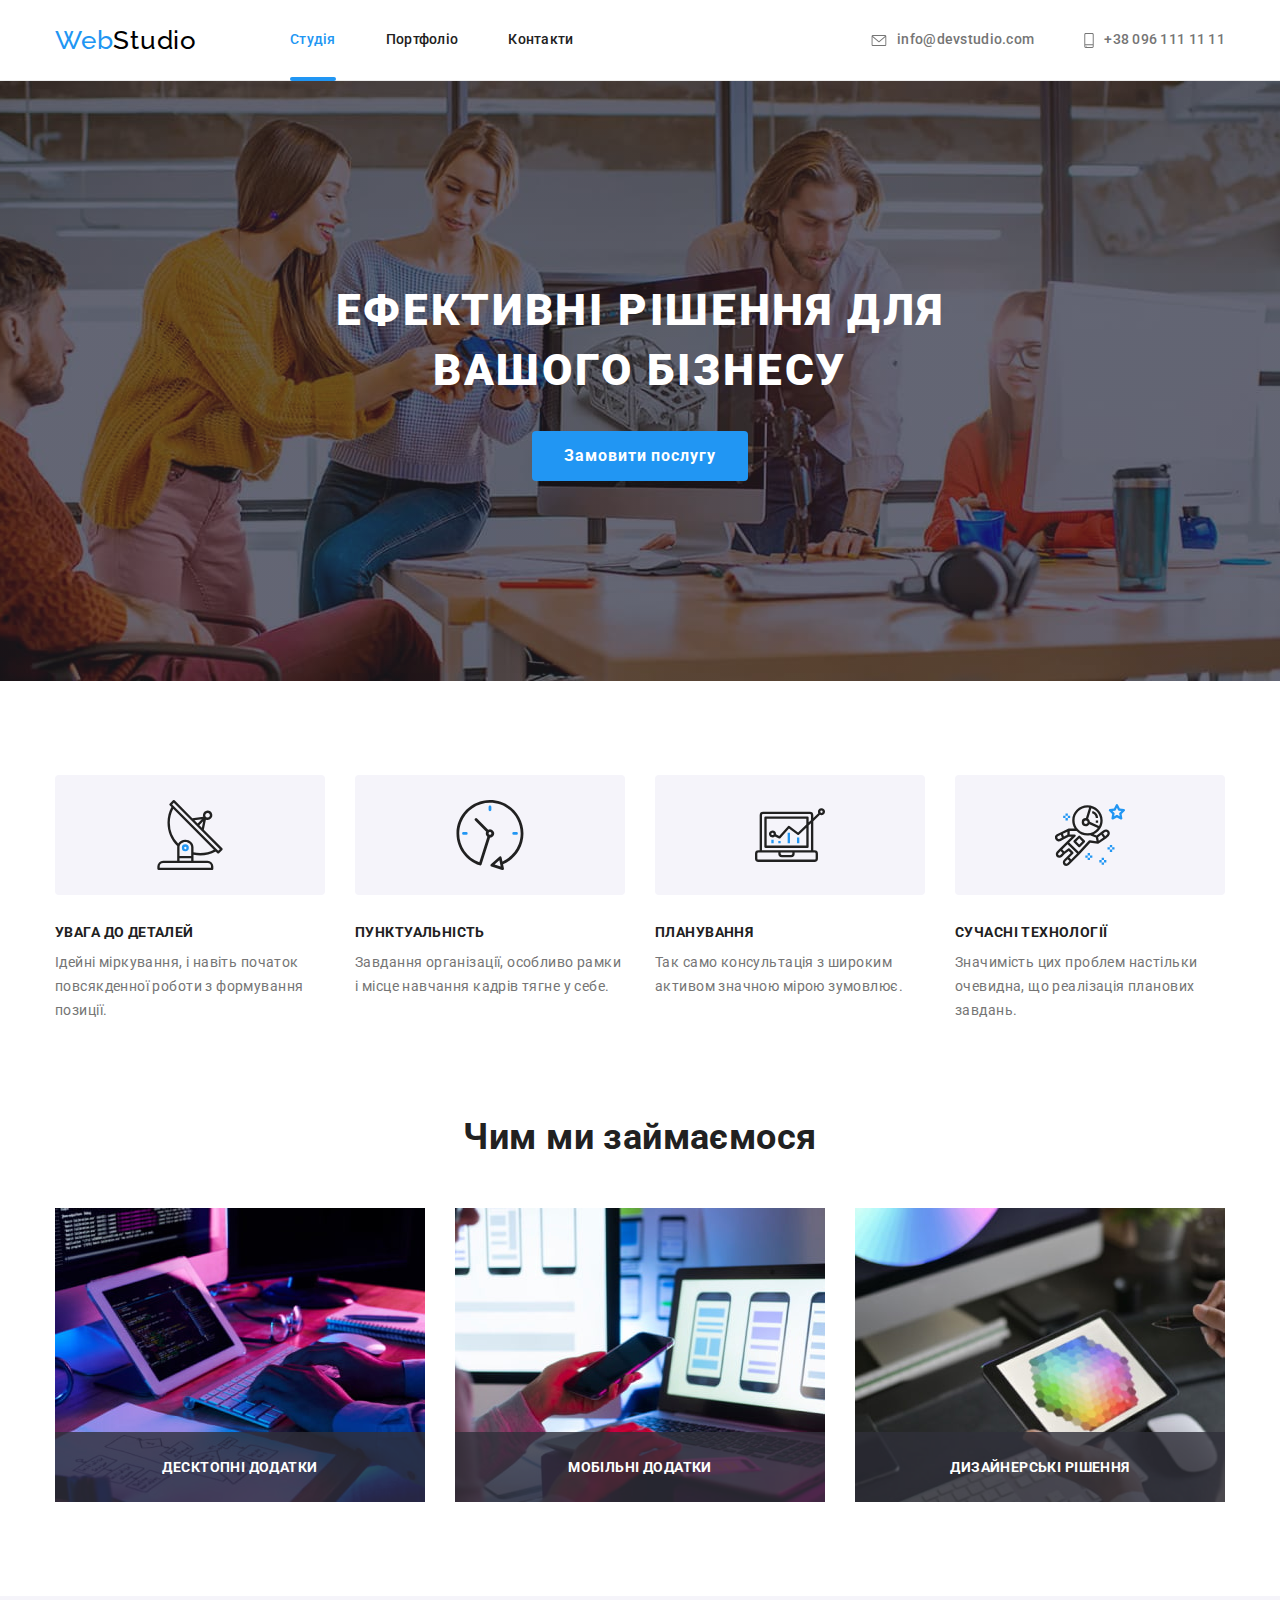
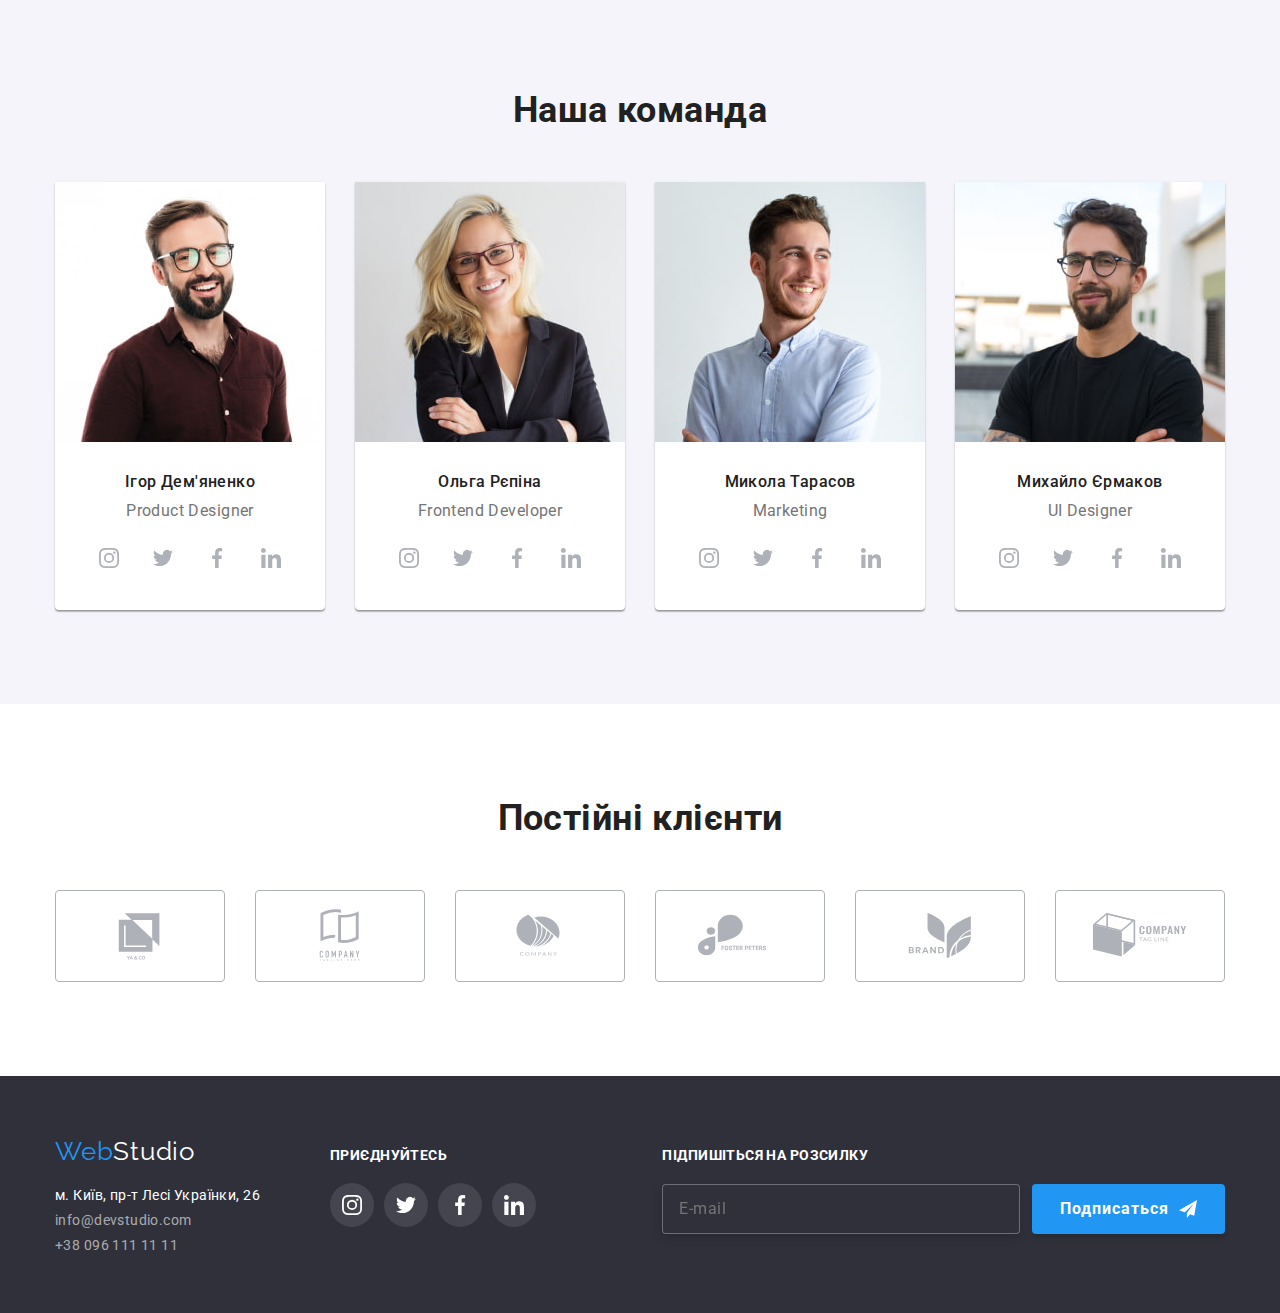
==== commit c1fc0efd: "final" ====
--- a/index.html
+++ b/index.html
@@ -448,8 +448,8 @@
           </div>
 
           <div class="form-field">
-            <label class="form-text" for="mail">Пошта</label>
-            <input class="field-form" type="email" name="mail" id="mail" />
+            <label class="form-text" for="email">Пошта</label>
+            <input class="field-form" type="email" name="email" id="email" />
             <svg class="icon-form" width="18" height="18">
               <use href="./images/icons.svg#icon-email-black"></use>
             </svg>
@@ -466,10 +466,16 @@
             ></textarea>
           </div>
 
-          <div class="form-field agree">
-            <input class="uno" type="checkbox" name="policy" id="policy" />
-            <label class="contract-text" for="policy"
-              >Погоджуюся з розсилкою та приймаю&nbsp<a class="link-contract" href=""
+          <div class="form-field-agree">
+            <label class="contract-text"
+              ><input class="checkbox" type="checkbox" name="policy" /><svg
+                class="icon-checkbox"
+                width="16"
+                height="15"
+              >
+                <use href="./images/icons.svg#icon-icon-check"></use>
+              </svg>
+              Погоджуюся з розсилкою та приймаю&nbsp;<a class="link-contract" href=""
                 >Умови договору</a
               >
             </label>
--- a/css/styles.css
+++ b/css/styles.css
@@ -682,16 +682,17 @@
 }
 
 .backdrop.is-hidden {
+  pointer-events: none;
   opacity: 0;
-  pointer-events: none;
-  visibility: hidden;
+  transition: opacity 250ms cubic-bezier(0.4, 0, 0.2, 1);
 }
 
 .modal {
   position: absolute;
-  top: 45%;
+  top: 50%;
   left: 50%;
-  transform: translate(-50%, -50%) scale(1); /*!!!!!*/
+  transform: translate(-50%, -50%) scale(1);
+  padding: 40px 40px 40px 40px;
 
   background: var(--background-text-color);
   box-shadow: 0px 1px 3px rgba(0, 0, 0, 0.12), 0px 1px 1px rgba(0, 0, 0, 0.14),
@@ -707,14 +708,12 @@
 .close-modal {
   background-color: #ffffff;
   border: none;
+  position: absolute;
+  top: -6%;
+  right: -8%;
 }
 
 .close-button {
-  position: absolute;
-
-  top: 8px;
-  right: 8px;
-
   background: #ffffff;
   border: 1px solid rgba(0, 0, 0, 0.1);
   border-radius: 50%;
@@ -722,8 +721,15 @@
   cursor: pointer;
 }
 
+.close-modal:hover,
+.close-modal:focus {
+  fill: var(--interactive-color);
+  transition: fill 250ms cubic-bezier(0.4, 0, 0.2, 1);
+}
+
 .backdrop.is-hidden .modal {
-  transform: translate(-50%, -50%) scale(0.9); /*!!!!!!*/
+  transform: translate(-50%, -50%) scale(0.9);
+  transition: transform 2500ms cubic-bezier(0.4, 0, 0.2, 1);
 }
 
 /* ЧИМ МИ ЗАЙМАЄМОСЯ ОВЕРЛЕЙ */
@@ -781,78 +787,11 @@
   left: 0;
 }
 
-/* ФОРМЫ */
-
-/* textarea {
-  resize: none;
-}
-
-.form {
-  width: 528px;
-  height: 581px;
-  outline: 1px solid green;
+/* ФОРМА ФУТЕР*/
+
+.form-footer {
+  display: flex;
   margin-left: auto;
-  margin-right: auto;
-  padding-top: 40px;
-}
-
-.form-field {
-  outline: 1px solid purple;
-  margin-bottom: 20px;
-  display: flex;
-  flex-direction: column;
-}
-
-.form-field label {
-  margin-bottom: 5px;
-}
-
-.form-field input {
-  margin: 0;
-  padding: 0;
-}
-
-.form-field input::placeholder {
-  color: green;
-}
-
-.group {
-  margin-bottom: 20px;
-}
-
-.group-title {
-  margin-top: 10px;
-  margin-bottom: 10px;
-}
-
-.topic-options .experience-options {
-  padding: 0px;
-  margin: 0px;
-}
-
-.topic-options li {
-  display: flex;
-  align-items: center;
-}
-
-.topic-options input[type='checkbox'] {
-}
-
-.topic-options label {
-  font-size: 20px;
-  margin-left: 10px;
-}
-
-.experience-options {
-}
-
-*/
-
-/* ФОРМА ФУТЕР*/
-
-.form-footer {
-  display: flex;
-  margin-left: 93px;
   background-color: #2196f3;
   background-color: var(--footer-backgroud-color);
 }
@@ -915,6 +854,7 @@
 
 .subscribe-icon {
   margin-left: 10px;
+  fill: var(--background-text-color);
 }
 
 /* ОФОРМЛЕНИЕ МОДАЛКИ */
@@ -929,6 +869,7 @@
   letter-spacing: 0.03em;
   color: var(--primary-text-color);
   margin-bottom: 12px;
+  font-size: 20px;
 }
 
 .form-field {
@@ -937,7 +878,6 @@
 }
 
 .js-speaker-form {
-  padding: 40px 40px 40px 40px;
   position: relative;
 }
 
@@ -947,12 +887,22 @@
   border-radius: 4px;
   height: 40px;
   cursor: pointer;
-}
-
-.form-field input:hover,
-.form-field input:focus {
+  padding-left: 42px;
+}
+
+.form-field input:hover {
   border-color: var(--interactive-color);
   transition: border-color 250ms cubic-bezier(0.4, 0, 0.2, 1);
+}
+
+.form-field:hover .icon-form {
+  fill: var(--interactive-color);
+  transition: fill 250ms cubic-bezier(0.4, 0, 0.2, 1);
+}
+
+.field-form:focus ~ svg {
+  fill: var(--interactive-color);
+  transition: fill 250ms cubic-bezier(0.4, 0, 0.2, 1);
 }
 
 .form-field textarea {
@@ -974,15 +924,10 @@
   transition: border-color 250ms cubic-bezier(0.4, 0, 0.2, 1);
 }
 
-.form-text {
-  line-height: 1.17;
-  letter-spacing: 0.01em;
-  color: var(--secondary-text-color);
-}
-
 .contract-text {
   display: flex;
   justify-content: center;
+  align-items: center;
   line-height: 1.71;
   letter-spacing: 0.03em;
   color: var(--secondary-text-color);
@@ -1030,12 +975,42 @@
   justify-content: center;
 }
 
+.form-text {
+  line-height: 1.17;
+  letter-spacing: 0.01em;
+  color: var(--secondary-text-color);
+}
+
 .field-form {
   position: relative;
 }
 
 .icon-form {
   position: absolute;
-  top: 0;
-  left: 0;
-}
+  top: 45%;
+  left: 12px;
+  pointer-events: none;
+}
+
+.checkbox {
+  -webkit-appearance: none;
+  -moz-appearance: none;
+  appearance: none;
+  position: absolute;
+}
+
+.icon-checkbox {
+  margin-right: 7px;
+}
+
+.checkbox:checked + .icon-checkbox {
+  opacity: 1;
+  transition: opacity 250ms cubic-bezier(0.4, 0, 0.2, 1);
+  border: 0.2px solid var(--background-text-color);
+  transition: border 250ms cubic-bezier(0.4, 0, 0.2, 1);
+}
+
+.checkbox + .icon-checkbox {
+  opacity: 0;
+  transition: opacity 250ms cubic-bezier(0.4, 0, 0.2, 1);
+}
